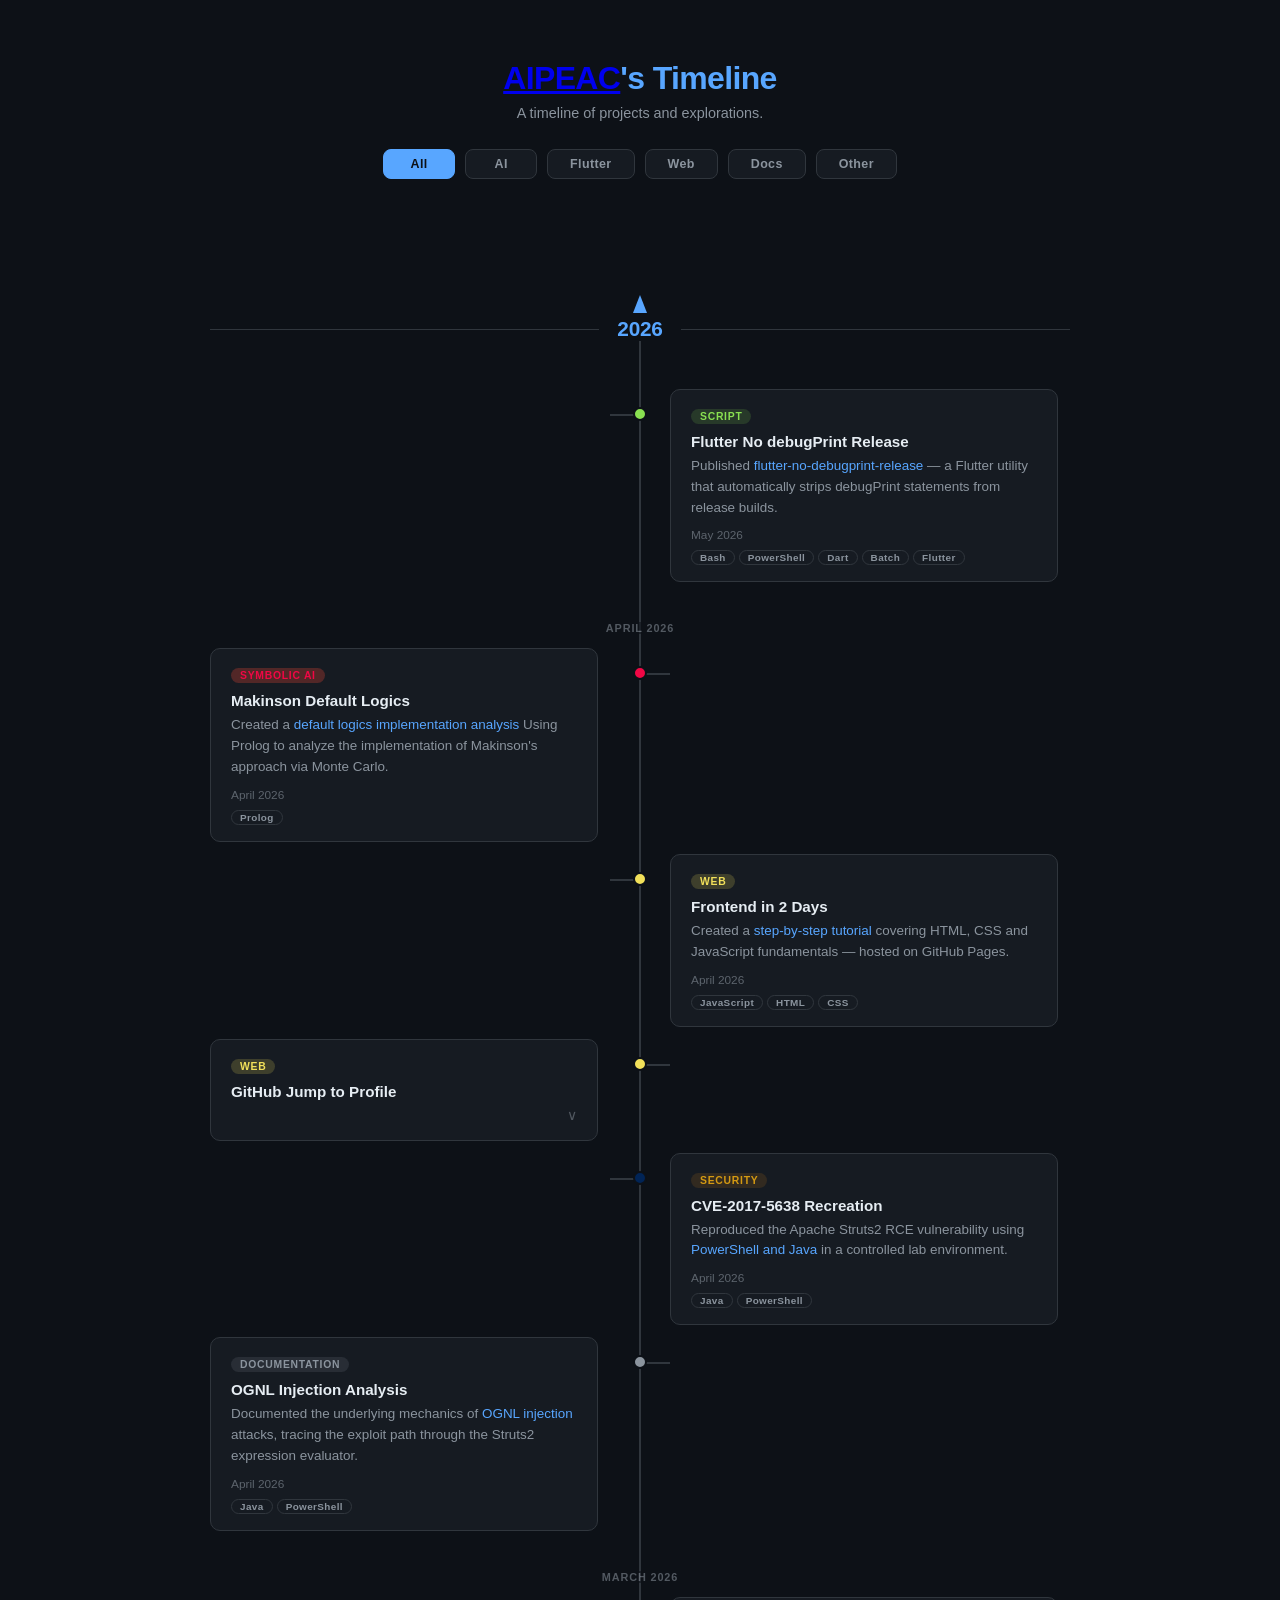
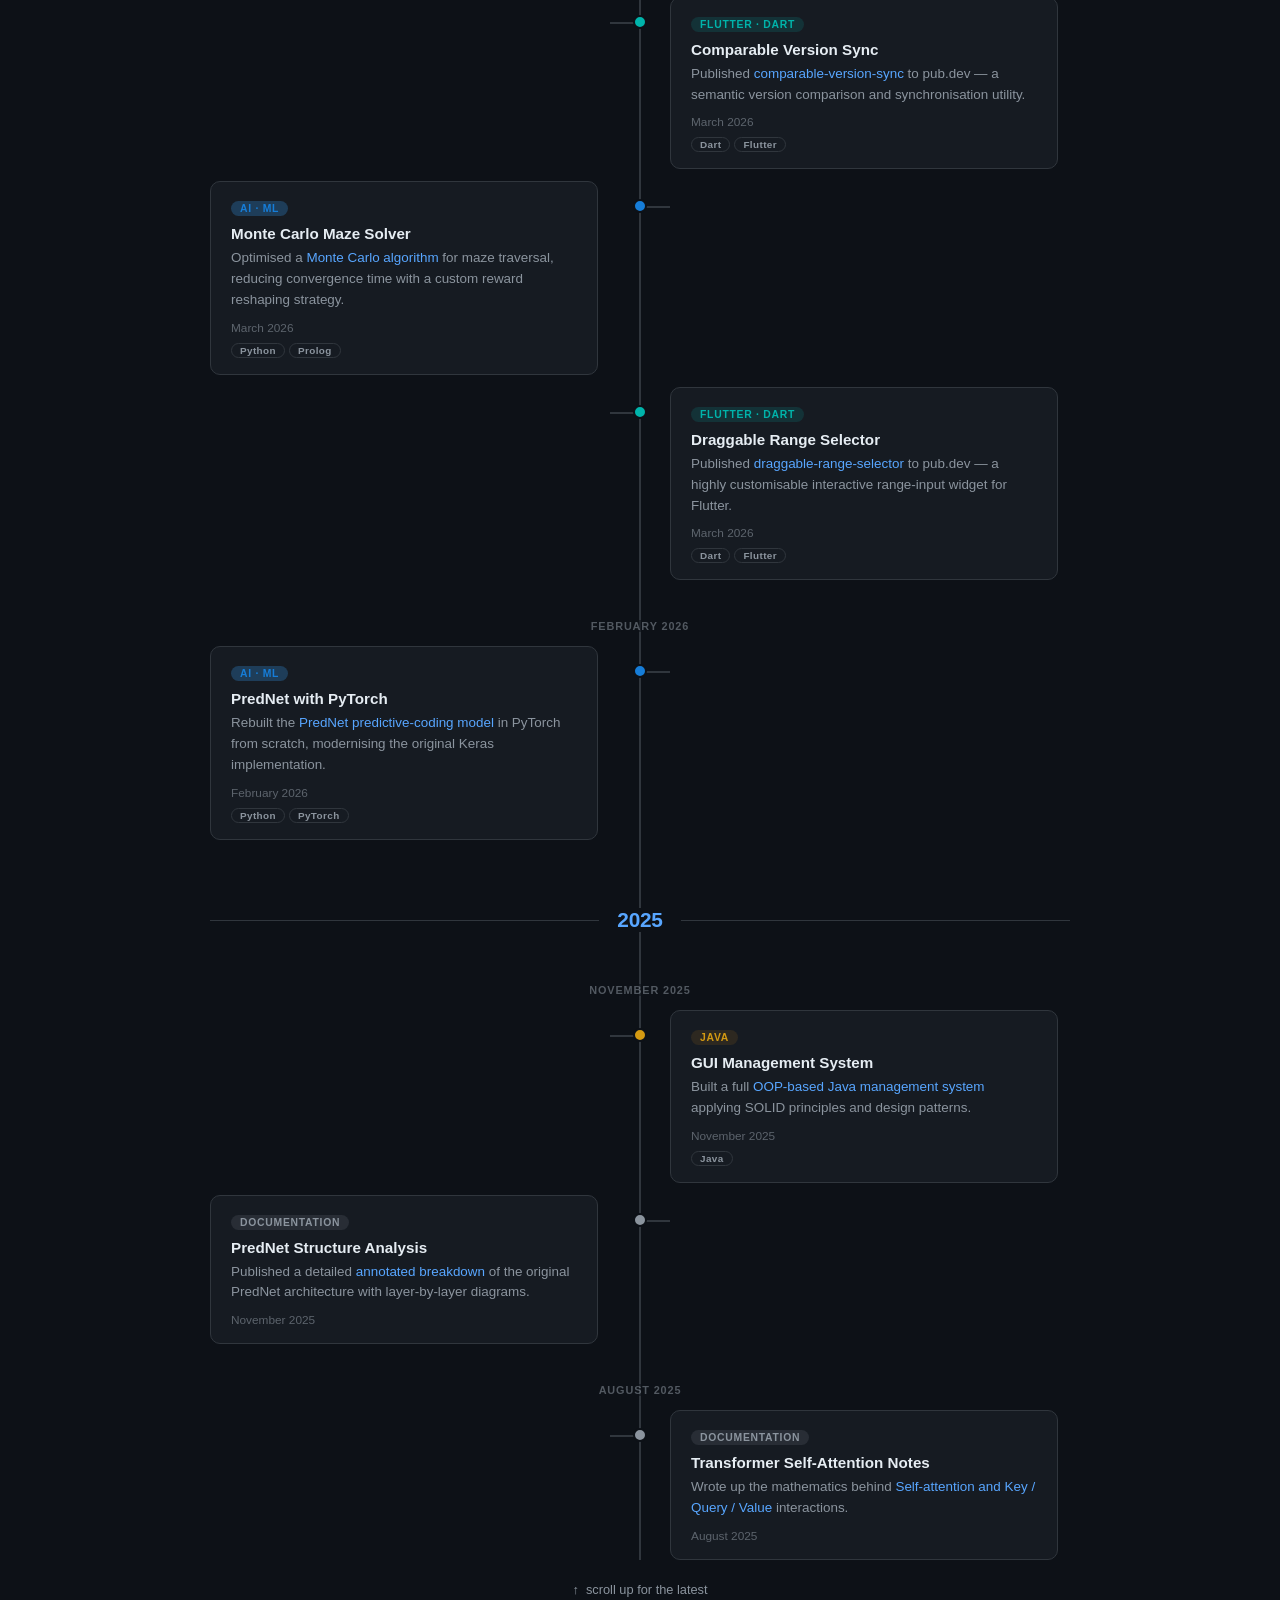
==== index.html @ d5c1b17a "feat: Add filter functionality to timeline with corresponding styles" ====
<!DOCTYPE html>
<html lang="en">
<head>
  <meta charset="UTF-8" />
  <meta name="viewport" content="width=device-width, initial-scale=1.0" />
  <title>AIPEAC's Timeline</title>
  <link rel="stylesheet" href="style.css" />
</head>
<body>

<header class="page-header">
  <h1><a href="https://github.com/AIPEAC" target="_blank">AIPEAC</a>'s Timeline</h1>
  <p>A timeline of projects and explorations.</p>

  <div class="filter-bar">
    <button class="filter-btn active" data-filter="all">All</button>
    <button class="filter-btn" data-filter="ai">AI</button>
    <button class="filter-btn" data-filter="flutter">Flutter</button>
    <button class="filter-btn" data-filter="web">Web</button>
    <button class="filter-btn" data-filter="docs">Docs</button>
    <button class="filter-btn" data-filter="other">Other</button>
  </div>
</header>

<div class="timeline">
  <div class="timeline-arrow"></div>

  <!-- ╔══════════════════════════════════════════════╗
       ║  HOW TO ADD ITEMS:                          ║
       ║  1. Find or create a year/month section      ║
       ║  2. Paste a block with class="right/left"   ║
       ║  3. Add misc class + fold markup for misc   ║
       ╚══════════════════════════════════════════════╝ -->

  <!-- ════════════════════════════════════════════ 2026 ════════════════════════════════════════════ -->
  <div class="timeline-year visible" data-year="2026">
    <div class="timeline-year-label">2026</div>
  </div>

  <!-- ── May 2026 ── -->
  <div class="timeline-item" data-year="2026">
    <div class="timeline-dot" style="--dot: var(--bash)"></div>
    <div class="timeline-content">
      <span class="tag tag-scripts">Script</span>
      <h3>Flutter No debugPrint Release</h3>
      <p>Published <a href="https://github.com/AIPEAC/flutter-no-debugprint-release" target="_blank">flutter-no-debugprint-release</a> — a Flutter utility that automatically strips debugPrint statements from release builds.</p>
      <div class="timeline-date">May 2026</div>
      <div class="lang-tags">
        <span class="lang-tag">Bash</span>
        <span class="lang-tag">PowerShell</span>
        <span class="lang-tag">Dart</span>
        <span class="lang-tag">Batch</span>
        <span class="lang-tag">Flutter</span>
      </div>
    </div>
  </div>

  <!-- ── April 2026 ── -->
  <div class="timeline-month">
    <div class="timeline-month-label">April 2026</div>
  </div>
  
  <div class="timeline-item" data-year="2026">
    <div class="timeline-dot" style="--dot: var(--prolog)"></div>
    <div class="timeline-content">
      <span class="tag tag-symolicai">Symbolic AI</span>
      <h3>Makinson Default Logics</h3>
      <p>Created a <a href="https://github.com/AIPEAC/Makinson-Default-Logics" target="_blank">default logics implementation analysis</a> Using Prolog to analyze the implementation of Makinson's approach via Monte Carlo.</p>
      <div class="timeline-date">April 2026</div>
      <div class="lang-tags">
        <span class="lang-tag">Prolog</span>
      </div>
    </div>
  </div>
  
  <div class="timeline-item" data-year="2026">
    <div class="timeline-dot" style="--dot: var(--javascript)"></div>
    <div class="timeline-content">
      <span class="tag tag-web">Web</span>
      <h3>Frontend in 2 Days</h3>
      <p>Created a <a href="https://aipeac.github.io/Frontend-in-2-days/" target="_blank">step-by-step tutorial</a> covering HTML, CSS and JavaScript fundamentals — hosted on GitHub Pages.</p>
      <div class="timeline-date">April 2026</div>
      <div class="lang-tags">
        <span class="lang-tag">JavaScript</span>
        <span class="lang-tag">HTML</span>
        <span class="lang-tag">CSS</span>
      </div>
    </div>
  </div>

  <div class="timeline-item misc" data-year="2026">
    <div class="timeline-dot" style="--dot: var(--javascript)"></div>
    <div class="timeline-content folded">
      <span class="tag tag-web">Web</span>
      <h3>GitHub Jump to Profile</h3>
      <div class="fold-body">
        <p>Published <a href="https://github.com/AIPEACM/github-jump-to-profile" target="_blank">github-jump-to-profile</a> — a browser userscript that redirects the GitHub avatar click to your profile instead of the home feed.</p>
        <div class="timeline-date">April 2026</div>
        <div class="lang-tags">
          <span class="lang-tag">JavaScript</span>
          <span class="lang-tag">Userscript</span>
        </div>
      </div>
      <div class="fold-footer">
        <button class="fold-toggle" aria-expanded="false" title="Expand">∨</button>
      </div>
    </div>
  </div>

  <div class="timeline-item" data-year="2026">
    <div class="timeline-dot" style="--dot: var(--powershell)"></div>
    <div class="timeline-content">
      <span class="tag tag-security">Security</span>
      <h3>CVE-2017-5638 Recreation</h3>
      <p>Reproduced the Apache Struts2 RCE vulnerability using <a href="https://github.com/AIPEACS/SC3010-Computer-Security" target="_blank">PowerShell and Java</a> in a controlled lab environment.</p>
      <div class="timeline-date">April 2026</div>
      <div class="lang-tags">
        <span class="lang-tag">Java</span>
        <span class="lang-tag">PowerShell</span>
      </div>
    </div>
  </div>

  <div class="timeline-item" data-year="2026">
    <div class="timeline-dot" style="--dot: var(--docs)"></div>
    <div class="timeline-content">
      <span class="tag tag-docs">Documentation</span>
      <h3>OGNL Injection Analysis</h3>
      <p>Documented the underlying mechanics of <a href="https://github.com/AIPEACS/SC3010-Computer-Security/" target="_blank">OGNL injection</a> attacks, tracing the exploit path through the Struts2 expression evaluator.</p>
      <div class="timeline-date">April 2026</div>
      <div class="lang-tags">
        <span class="lang-tag">Java</span>
        <span class="lang-tag">PowerShell</span>
      </div>
    </div>
  </div>
  <!-- this one is currently in hiatus
  <div class="timeline-item" data-year="2026">
    <div class="timeline-dot" style="--dot: var(--python)"></div>
    <div class="timeline-content">
      <span class="tag tag-current">Current</span>
      <h3>PredNet × Transformer Integration</h3>
      <p>Restructuring the PredNet predictive-coding model with a Transformer backbone for improved temporal representation.</p>
      <div class="timeline-date">April 2026</div>
      <div class="lang-tags">
        <span class="lang-tag">Python</span>
        <span class="lang-tag">PyTorch</span>
        <span class="lang-tag">Docker</span>
      </div>
    </div>
  </div>
  -->

  <!-- ── March 2026 ── -->
  <div class="timeline-month">
    <div class="timeline-month-label">March 2026</div>
  </div>

  <div class="timeline-item" data-year="2026">
    <div class="timeline-dot" style="--dot: var(--dart)"></div>
    <div class="timeline-content">
      <span class="tag tag-mobile">Flutter · Dart</span>
      <h3>Comparable Version Sync</h3>
      <p>Published <a href="https://github.com/AIPEAC/comparable-version-sync" target="_blank">comparable-version-sync</a> to pub.dev — a semantic version comparison and synchronisation utility.</p>
      <div class="timeline-date">March 2026</div>
      <div class="lang-tags">
        <span class="lang-tag">Dart</span>
        <span class="lang-tag">Flutter</span>
      </div>
    </div>
  </div>

  <div class="timeline-item" data-year="2026">
    <div class="timeline-dot" style="--dot: var(--python)"></div>
    <div class="timeline-content">
      <span class="tag tag-ai">AI · ML</span>
      <h3>Monte Carlo Maze Solver</h3>
      <p>Optimised a <a href="https://github.com/AIPEACS/SC3000-AI/blob/main/README.md#notable-developments" target="_blank">Monte Carlo algorithm</a> for maze traversal, reducing convergence time with a custom reward reshaping strategy.</p>
      <div class="timeline-date">March 2026</div>
      <div class="lang-tags">
        <span class="lang-tag">Python</span>
        <span class="lang-tag">Prolog</span>
      </div>
    </div>
  </div>

  <div class="timeline-item" data-year="2026">
    <div class="timeline-dot" style="--dot: var(--dart)"></div>
    <div class="timeline-content">
      <span class="tag tag-mobile">Flutter · Dart</span>
      <h3>Draggable Range Selector</h3>
      <p>Published <a href="https://github.com/AIPEAC/draggable-range-selector" target="_blank">draggable-range-selector</a> to pub.dev — a highly customisable interactive range-input widget for Flutter.</p>
      <div class="timeline-date">March 2026</div>
      <div class="lang-tags">
        <span class="lang-tag">Dart</span>
        <span class="lang-tag">Flutter</span>
      </div>
    </div>
  </div>

  <!-- ── February 2026 ── -->
  <div class="timeline-month">
    <div class="timeline-month-label">February 2026</div>
  </div>

  <div class="timeline-item" data-year="2026">
    <div class="timeline-dot" style="--dot: var(--python)"></div>
    <div class="timeline-content">
      <span class="tag tag-ai">AI · ML</span>
      <h3>PredNet with PyTorch</h3>
      <p>Rebuilt the <a href="https://github.com/AIPEAC/PyTorch-PredNet" target="_blank">PredNet predictive-coding model</a> in PyTorch from scratch, modernising the original Keras implementation.</p>
      <div class="timeline-date">February 2026</div>
      <div class="lang-tags">
        <span class="lang-tag">Python</span>
        <span class="lang-tag">PyTorch</span>
      </div>
    </div>
  </div>

  <!-- ════════════════════════════════════════════ 2025 ════════════════════════════════════════════ -->
  <div class="timeline-year" data-year="2025">
    <div class="timeline-year-label">2025</div>
  </div>

  <!-- ── November 2025  ── -->
  <div class="timeline-month">
    <div class="timeline-month-label">November 2025</div>
  </div>

  <div class="timeline-item" data-year="2025">
    <div class="timeline-dot" style="--dot: var(--java)"></div>
    <div class="timeline-content">
      <span class="tag tag-systems">Java</span>
      <h3>GUI Management System</h3>
      <p>Built a full <a href="https://github.com/AIPEACS/SC2002-OOP" target="_blank">OOP-based Java management system</a> applying SOLID principles and design patterns.</p>
      <div class="timeline-date">November 2025</div>
      <div class="lang-tags">
        <span class="lang-tag">Java</span>
      </div>
    </div>
  </div>

  <div class="timeline-item" data-year="2025">
    <div class="timeline-dot" style="--dot: var(--docs)"></div>
    <div class="timeline-content">
      <span class="tag tag-docs">Documentation</span>
      <h3>PredNet Structure Analysis</h3>
      <p>Published a detailed <a href="https://github.com/AIPEAC/PredNet-with-Transformer/blob/main/_docs/Original_Prenet_Design.pdf" target="_blank">annotated breakdown</a> of the original PredNet architecture with layer-by-layer diagrams.</p>
      <div class="timeline-date">November 2025</div>
    </div>
  </div>

  <!-- ── August 2025 ── -->
  <div class="timeline-month">
    <div class="timeline-month-label">August 2025</div>
  </div>

  <div class="timeline-item" data-year="2025">
    <div class="timeline-dot" style="--dot: var(--docs)"></div>
    <div class="timeline-content">
      <span class="tag tag-docs">Documentation</span>
      <h3>Transformer Self-Attention Notes</h3>
      <p>Wrote up the mathematics behind <a href="AI_architectures/Transformer.md" target="_blank">Self-attention and Key / Query / Value</a> interactions.</p>
      <div class="timeline-date">August 2025</div>
    </div>
  </div>

</div>

<div class="timeline-end">↑ &nbsp;scroll up for the latest</div>

<!-- Scroll-to-top button -->
<button id="back-to-top" title="Back to top" aria-label="Scroll to top">↑</button>

<script>
  /* ── Auto-assign left/right alternation from document order ── */
  document.querySelectorAll('.timeline-item').forEach((item, i) => {
    item.classList.add(i % 2 === 0 ? 'right' : 'left');
  });

  /* ── Entrance animations via IntersectionObserver ── */
  const items = document.querySelectorAll('.timeline-item');
  const years = document.querySelectorAll('.timeline-year');

  const observer = new IntersectionObserver((entries) => {
    entries.forEach(entry => {
      if (entry.isIntersecting) {
        entry.target.classList.add('visible');
      }
    });
  }, { threshold: 0.12 });

  items.forEach(item => observer.observe(item));
  years.forEach(year => observer.observe(year));
  document.querySelectorAll('.timeline-month').forEach(m => observer.observe(m));

  /* ── Fold / unfold misc cards ── */
  document.querySelectorAll('.fold-toggle').forEach(toggle => {
    toggle.addEventListener('click', () => {
      const content = toggle.closest('.timeline-content');
      const nowFolded = content.classList.toggle('folded');
      toggle.textContent = nowFolded ? '∨' : '∧';
      toggle.setAttribute('aria-expanded', String(!nowFolded));
    });
  });

  /* ── Filter buttons ── */
  const filterBtns = document.querySelectorAll('.filter-btn');
  const timelineMonths = document.querySelectorAll('.timeline-month');
  const timelineYears = document.querySelectorAll('.timeline-year');

  // Map filter value to tag classes that match
  const filterMap = {
    ai: ['tag-ai', 'tag-symolicai'],
    flutter: ['tag-mobile'],
    web: ['tag-web'],
    docs: ['tag-docs'],
    other: ['tag-scripts', 'tag-security', 'tag-systems', 'tag-current'],
  };

  function setSideClasses(items) {
    let idx = 0;
    items.forEach(item => {
      item.classList.remove('left', 'right');
      item.classList.add(idx % 2 === 0 ? 'right' : 'left');
      idx++;
    });
  }

  function applyFilter(filter) {
    // Update button states
    filterBtns.forEach(btn => {
      btn.classList.toggle('active', btn.dataset.filter === filter);
    });

    // Show/hide items
    const allItems = document.querySelectorAll('.timeline-item');
    allItems.forEach(item => {
      if (filter === 'all') {
        item.style.display = '';
        item.classList.add('visible');
      } else {
        const tagClasses = filterMap[filter] || [];
        const hasTag = tagClasses.some(tc => item.querySelector('.tag.' + tc));
        item.style.display = hasTag ? '' : 'none';
        if (hasTag) item.classList.add('visible');
      }
    });

    // Re-assign left/right based on VISIBLE items only
    const visibleItems = document.querySelectorAll('.timeline-item:not([style*="display: none"])');
    setSideClasses(visibleItems);

    // Show/hide months (only if they have visible items after them)
    timelineMonths.forEach(month => {
      if (filter === 'all') {
        month.style.display = '';
        month.classList.add('visible');
        return;
      }
      let hasVisible = false;
      let el = month.nextElementSibling;
      while (el && !el.classList.contains('timeline-month') && !el.classList.contains('timeline-year')) {
        if (el.classList.contains('timeline-item') && el.style.display !== 'none') {
          hasVisible = true;
          break;
        }
        el = el.nextElementSibling;
      }
      month.style.display = hasVisible ? '' : 'none';
    });

    // Show/hide years (only if they have visible items)
    timelineYears.forEach(year => {
      if (filter === 'all') {
        year.style.display = '';
        year.classList.add('visible');
        return;
      }
      let hasVisible = false;
      let el = year.nextElementSibling;
      while (el && !el.classList.contains('timeline-year')) {
        if (el.classList.contains('timeline-item') && el.style.display !== 'none') {
          hasVisible = true;
          break;
        }
        el = el.nextElementSibling;
      }
      year.style.display = hasVisible ? '' : 'none';
    });
  }

  filterBtns.forEach(btn => {
    btn.addEventListener('click', () => {
      applyFilter(btn.dataset.filter);
    });
  });

  /* ── Scroll-to-top button ── */
  const topBtn = document.getElementById('back-to-top');

  window.addEventListener('scroll', () => {
    topBtn.classList.toggle('show', window.scrollY > 320);
  }, { passive: true });

  topBtn.addEventListener('click', () => {
    window.scrollTo({ top: 0, behavior: 'smooth' });
  });
</script>

</body>
</html>
---- style.css ----
/* ═══════════════════════════════════════════════════════════════
   AIPEAC Timeline Styles
   ───────────────────────────────────────────────────────────────
   Language colors are sourced from GitHub Linguist:
   https://github.com/github/linguist
   (vendored under .vendor/github-linguist/ as a git submodule)
   ═══════════════════════════════════════════════════════════════ */

:root {
  /* ── Base UI colors (kept) ── */
  --bg:       #0d1117;
  --surface:  #161b22;
  --border:   #30363d;
  --text:     #e6edf3;
  --muted:    #8b949e;
  --accent:   #58a6ff;

  /* ── Special colors ── */
  --docs:     #8b949e;

  /* ── Language colors from GitHub Linguist ── */
  --python:   #167dd8;
  --dart:     #00B4AB;

  --prolog:   #f10745;

  --javascript: #f1e05a;
  --typescript: #3178c6;
  --html:     #e34c26;
  --css:      #663399;
  --java:     #d49a12;

  --cpp:      #f34b7d;
  --bash:     #89e051;
  --powershell: #012456;
  --sql:      #ff9d00;
  --tsql:     #ff9d00;
}

*, *::before, *::after { box-sizing: border-box; margin: 0; padding: 0; }

body {
  background: var(--bg);
  color: var(--text);
  font-family: -apple-system, BlinkMacSystemFont, "Segoe UI", Roboto, sans-serif;
  min-height: 100vh;
  padding: 0 20px 100px;
}

/* ── Header ── */
.page-header {
  text-align: center;
  padding: 60px 0 70px;
}
.page-header h1 {
  font-size: 2rem;
  color: var(--accent);
  letter-spacing: -0.02em;
}
.page-header p {
  margin-top: 8px;
  color: var(--muted);
  font-size: 0.9rem;
}

/* ── Filter bar ── */
.filter-bar {
  display: flex;
  flex-wrap: wrap;
  justify-content: center;
  gap: 10px;
  margin-top: 28px;
}
.filter-btn {
  background: var(--surface);
  border: 1px solid var(--border);
  color: var(--muted);
  font-size: 0.78rem;
  font-weight: 600;
  padding: 7px 22px;
  border-radius: 8px;
  cursor: pointer;
  transition: background 0.2s, color 0.2s, border-color 0.2s, box-shadow 0.2s;
  letter-spacing: 0.03em;
  min-width: 72px;
  text-align: center;
}
.filter-btn:hover {
  border-color: var(--accent);
  color: var(--text);
  box-shadow: 0 0 0 1px var(--accent)22;
}
.filter-btn.active {
  background: var(--accent);
  border-color: var(--accent);
  color: var(--bg);
  box-shadow: 0 0 12px var(--accent)44;
}

/* ── Timeline wrapper ── */
.timeline {
  position: relative;
  max-width: 860px;
  margin: 0 auto;

  /* The vertical spine */
  --spine-left: 50%;
}

/* Spine line */
.timeline::before {
  content: "";
  position: absolute;
  top: 0; bottom: 0;
  left: var(--spine-left);
  width: 2px;
  background: var(--border);
  transform: translateX(-50%);
}

/* ↑ Arrow at the very top */
.timeline-arrow {
  position: absolute;
  top: -22px;
  left: var(--spine-left);
  transform: translateX(-50%);
  width: 0; height: 0;
  border-left:  7px solid transparent;
  border-right: 7px solid transparent;
  border-bottom: 18px solid var(--accent);
}

/* ── Individual items ── */
/*
  HOW TO ADD A NEW ITEM
  ─────────────────────
  Copy one of the blocks below and paste it ABOVE the existing ones
  (newest items go at the top).

  Use  class="timeline-item right"  →  content on the RIGHT side
  Use  class="timeline-item left"   →  content on the LEFT side

  Change the dot colour with  style="--dot: #yourcolor"
  Pick a tag class: .tag-current  .tag-ai  .tag-web
                    .tag-security .tag-mobile .tag-systems .tag-docs
*/
.timeline-item {
  position: relative;
  display: flex;
  align-items: flex-start;
  margin-bottom: 12px;
  /* Entrance animation (JS adds .visible) */
  opacity: 0;
  transform: translateY(18px);
  transition: opacity 0.45s ease, transform 0.45s ease;
}
.timeline-item.visible {
  opacity: 1;
  transform: translateY(0);
}

/* Dot on the spine */
.timeline-dot {
  --dot: var(--accent);
  position: absolute;
  left: var(--spine-left);
  top: 18px;
  width: 14px; height: 14px;
  border-radius: 50%;
  background: var(--dot);
  border: 2px solid var(--bg);
  transform: translateX(-50%);
  z-index: 1;
  transition: transform 0.2s;
}
.timeline-item:hover .timeline-dot { transform: translateX(-50%) scale(1.35); }

/* Content card */
.timeline-content {
  width: calc(50% - 42px);
  background: var(--surface);
  border: 1px solid var(--border);
  border-radius: 10px;
  padding: 16px 20px;
  transition: border-color 0.2s, box-shadow 0.2s;
}
.timeline-content:hover {
  border-color: var(--accent);
  box-shadow: 0 0 0 1px var(--accent)22;
}

/* RIGHT side: card sits to the right of the spine */
.timeline-item.right .timeline-content { margin-left: calc(50% + 30px); }

/* LEFT side: card sits to the left of the spine */
.timeline-item.left  .timeline-content { margin-right: calc(50% + 30px); }

/* Connector line (card → dot) */
.timeline-content::before {
  content: "";
  position: absolute;
  top: 25px;
  height: 2px;
  width: 30px;
  background: var(--border);
}
.timeline-item.right .timeline-content::before { left: calc(50% - 30px); }
.timeline-item.left  .timeline-content::before { right: calc(50% - 30px); }

/* ── Tags ── */
.tag {
  display: inline-block;
  font-size: 0.65rem;
  font-weight: 700;
  text-transform: uppercase;
  letter-spacing: 0.07em;
  padding: 2px 9px;
  border-radius: 20px;
  margin-bottom: 9px;
}
.tag-current  { background: rgba(53,114,165,.18);  color: var(--python);  }
.tag-ai       { background: rgba(44, 113, 171, 0.397); color: var(--python); }
.tag-web      { background: rgba(241,224,90,.18); color: var(--javascript); }
.tag-security { background: rgba(176,114,25,.18); color: var(--java);   }
.tag-mobile   { background: rgba(0,180,171,.15);  color: var(--dart);   }
.tag-systems  { background: rgba(176,114,25,.15); color: var(--java); }
.tag-docs     { background: rgba(139,148,158,.15);color: var(--muted);  }
.tag-symolicai{ background: rgba(85, 40, 40, 0.956);  color: var(--prolog); }
.tag-scripts   { background: rgba(137,224,81,.15);  color: var(--bash);   }

.timeline-content h3 {
  font-size: 0.95rem;
  font-weight: 600;
  margin-bottom: 6px;
}
.timeline-content p {
  font-size: 0.84rem;
  color: var(--muted);
  line-height: 1.55;
}
.timeline-content a {
  color: var(--accent);
  text-decoration: none;
}
.timeline-content a:hover { text-decoration: underline; }

.timeline-date {
  margin-top: 10px;
  font-size: 0.74rem;
  color: var(--muted);
  opacity: 0.6;
}

/* ── Language/framework tags (card footer) ── */
.lang-tags {
  display: flex;
  flex-wrap: wrap;
  gap: 4px;
  margin-top: 8px;
}
.timeline-item.left  .lang-tags { justify-content: flex-start; }
.lang-tag {
  font-size: 0.62rem;
  font-weight: 600;
  padding: 1px 8px;
  border-radius: 12px;
  border: 1px solid var(--border);
  color: var(--muted);
  letter-spacing: 0.04em;
}

/* ── Month separator (within a year) ── */
.timeline-month {
  position: relative;
  margin: 36px 0 12px;
  text-align: center;
  opacity: 0;
  transform: translateY(12px);
  transition: opacity 0.35s ease 0.05s, transform 0.35s ease 0.05s;
}
.timeline-month.visible { opacity: 1; transform: translateY(0); }
.timeline-month-label {
  display: inline-block;
  font-size: 0.68rem;
  font-weight: 600;
  letter-spacing: 0.08em;
  text-transform: uppercase;
  color: var(--muted);
  background: var(--bg);
  padding: 0 14px;
  position: relative;
  z-index: 2;
  opacity: 0.55;
}


/* ── Misc / collapsible cards ── */
.timeline-content.folded .fold-body { display: none; }
.fold-footer { margin-top: 6px; }
.timeline-item.right .fold-footer { text-align: left; }
.timeline-item.left  .fold-footer { text-align: right; }
.fold-toggle {
  background: none;
  border: none;
  color: var(--muted);
  cursor: pointer;
  font-size: 0.9rem;
  padding: 0;
  line-height: 1;
  opacity: 0.5;
  transition: opacity 0.2s;
}
.fold-toggle:hover { opacity: 1; }

/* ── Year separator ── */
.timeline-year {
  position: relative;
  margin: 68px 0 48px;
  text-align: center;
  opacity: 0;
  transform: translateY(18px);
  transition: opacity 0.45s ease 0.1s, transform 0.45s ease 0.1s;
}
.timeline-year.visible {
  opacity: 1;
  transform: translateY(0);
}

.timeline-year-label {
  display: inline-block;
  font-size: 1.3rem;
  font-weight: 700;
  color: var(--accent);
  background: var(--bg);
  padding: 0 18px;
  position: relative;
  z-index: 2;
  letter-spacing: -0.01em;
}

.timeline-year::before {
  content: "";
  position: absolute;
  top: 50%;
  left: 0; right: 0;
  height: 1px;
  background: var(--border);
  z-index: 1;
}

/* ── End label ── */
.timeline-end {
  text-align: center;
  margin-top: 10px;
  color: var(--muted);
  font-size: 0.8rem;
  padding-top: 10px;
}

/* ── Scroll-to-top button ── */
#back-to-top {
  position: fixed;
  bottom: 28px; right: 28px;
  width: 42px; height: 42px;
  border-radius: 50%;
  background: var(--accent);
  color: #000;
  font-size: 1.1rem;
  border: none;
  cursor: pointer;
  display: flex; align-items: center; justify-content: center;
  opacity: 0;
  pointer-events: none;
  transition: opacity 0.3s, transform 0.2s;
  z-index: 999;
}
#back-to-top.show { opacity: 1; pointer-events: auto; }
#back-to-top:hover { transform: scale(1.1); }

/* ── Mobile: single column ── */
@media (max-width: 580px) {
  .timeline { --spine-left: 22px; }
  .timeline-item.right .timeline-content,
  .timeline-item.left  .timeline-content {
    margin-left: 50px;
    margin-right: 0;
    width: calc(100% - 50px);
    text-align: left;
  }
  .timeline-item.right .timeline-content::before,
  .timeline-item.left  .timeline-content::before {
    left: -30px; right: auto;
  }
}
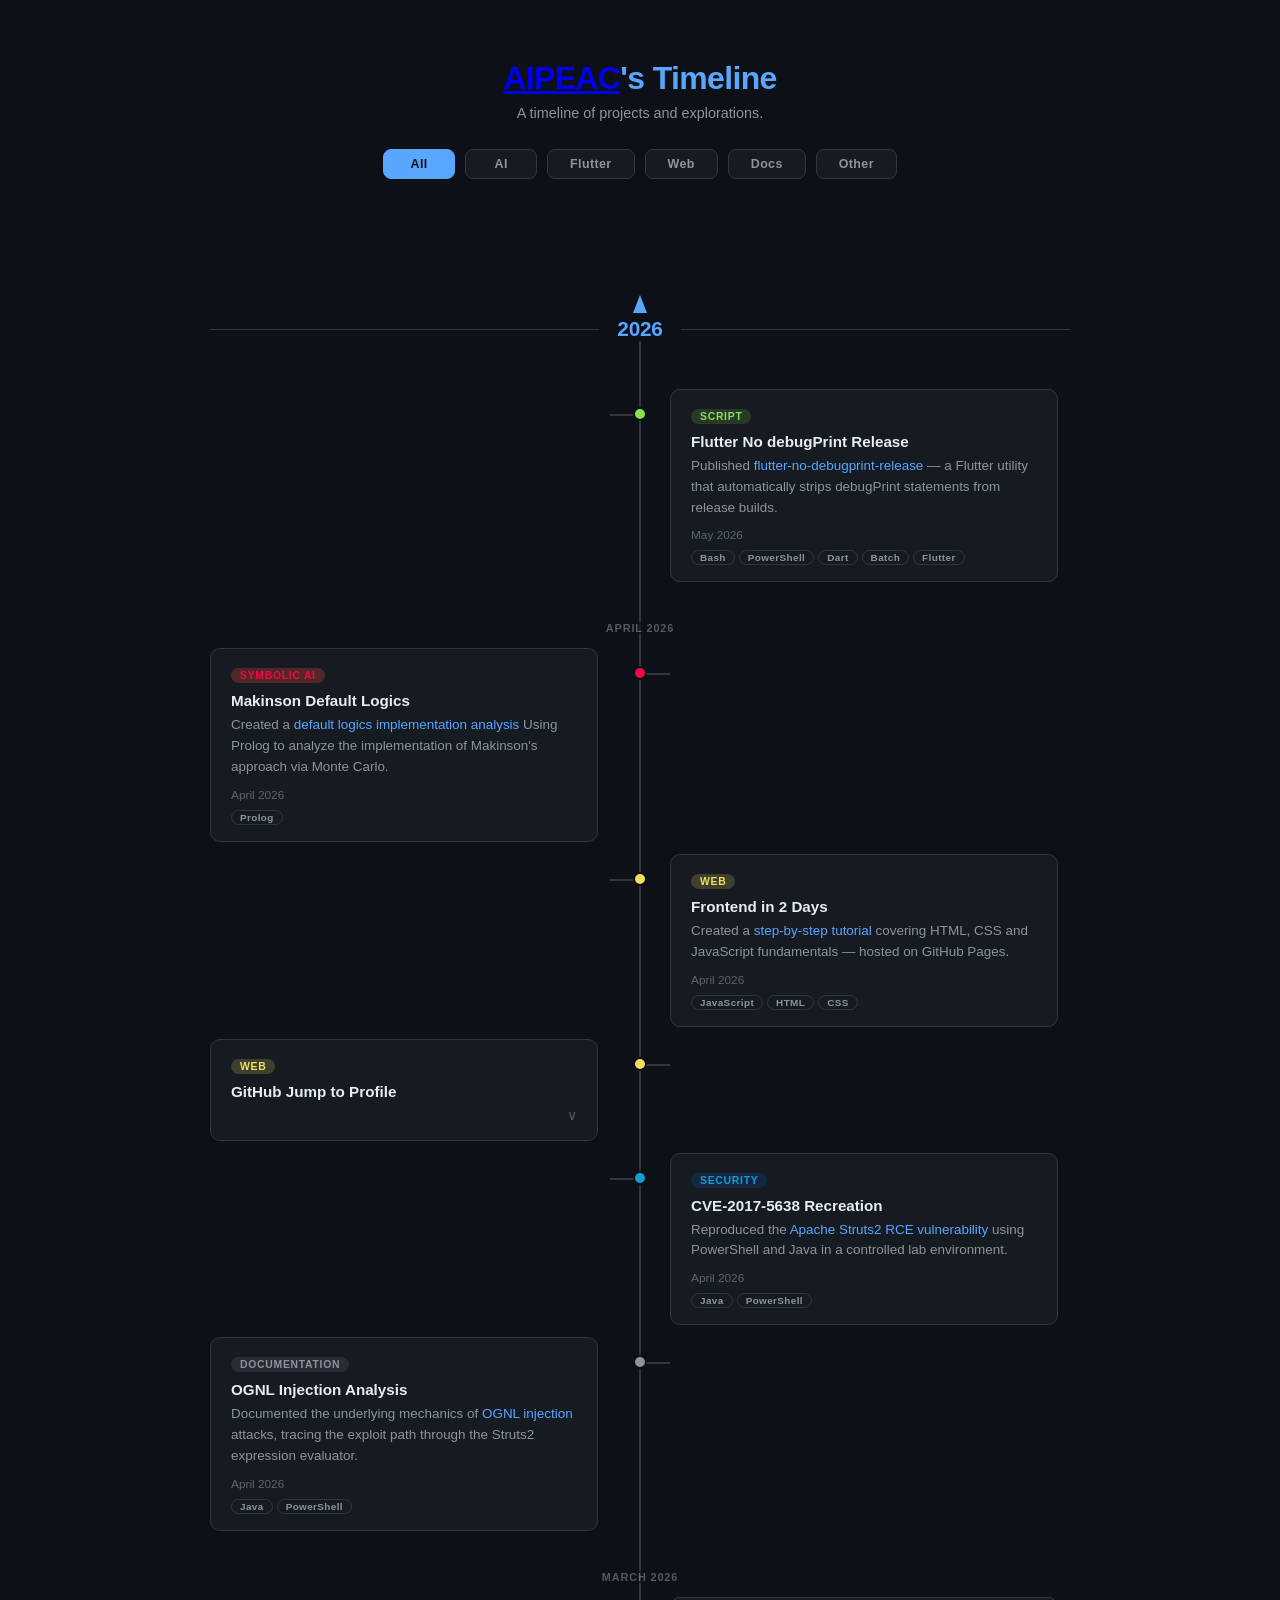
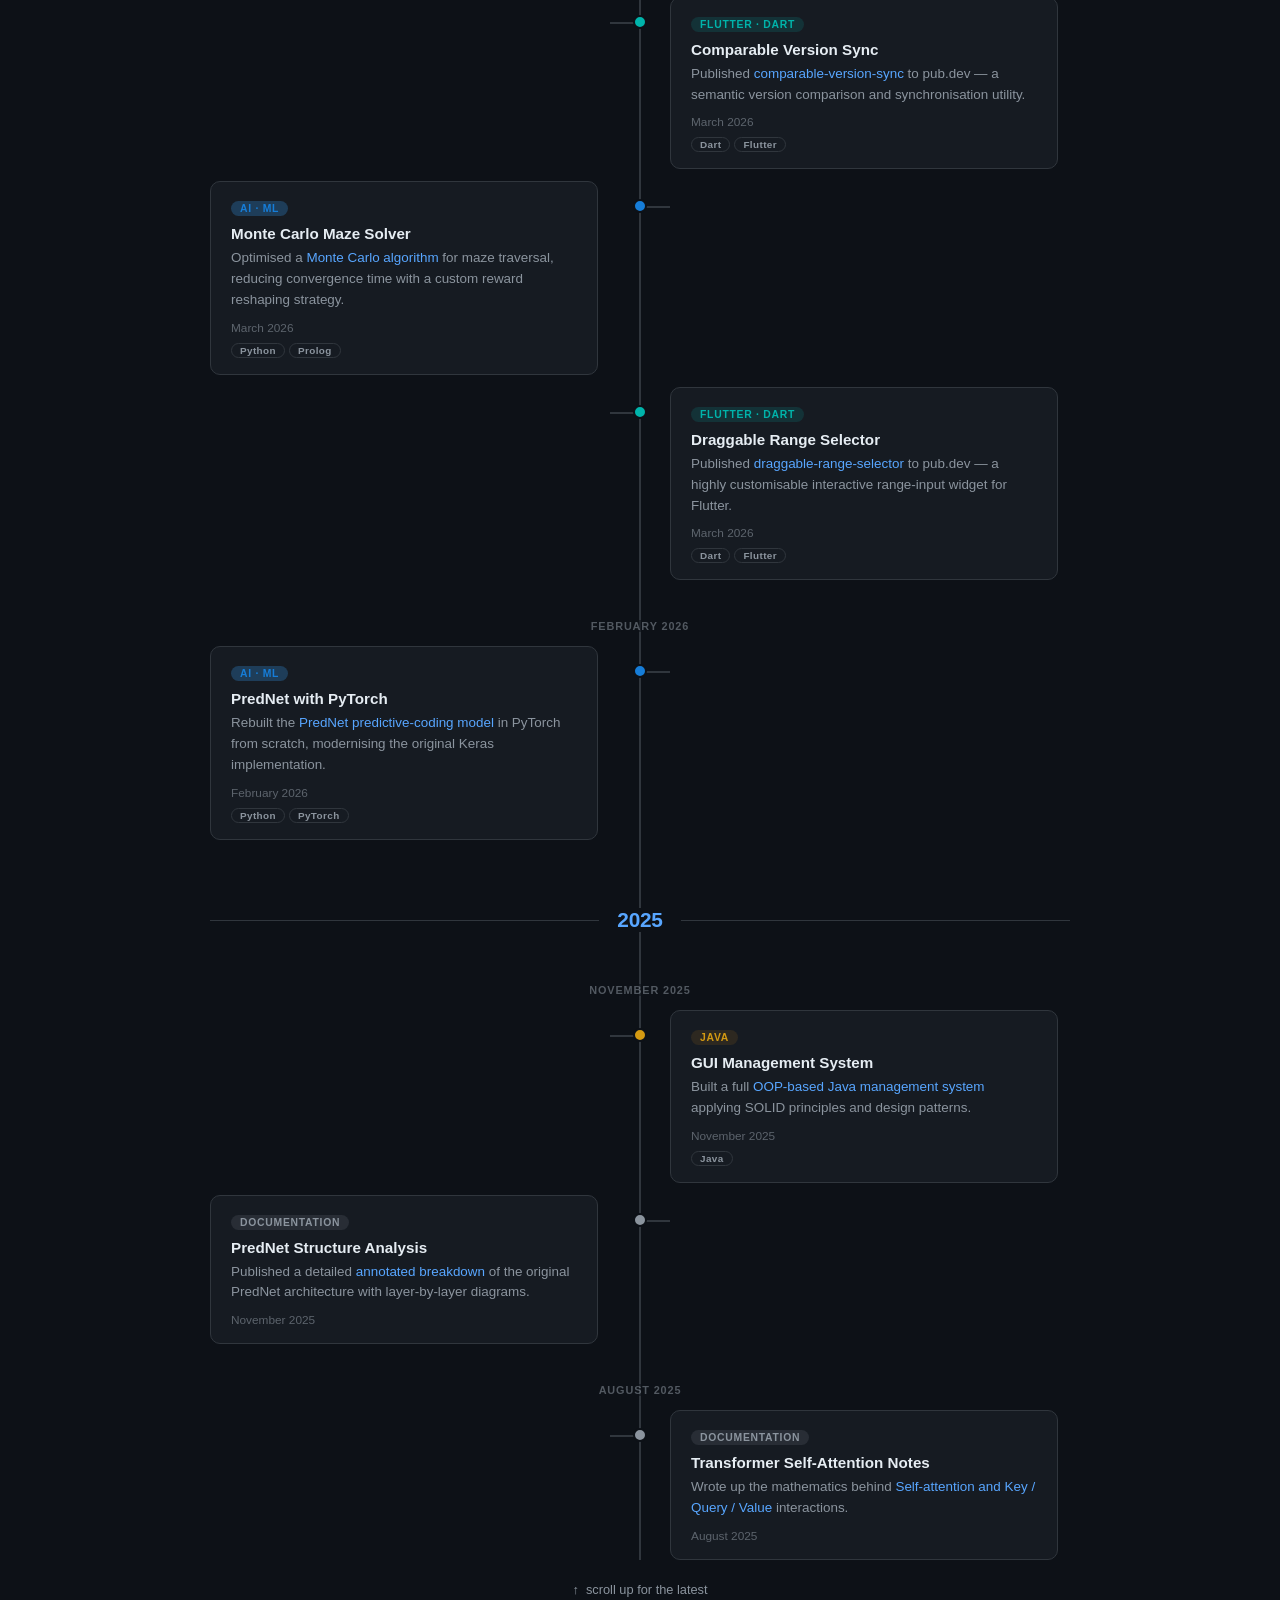
==== commit 4df6fd56: "feat: Update README and timeline styles; enhance security tag representation" ====
--- a/index.html
+++ b/index.html
@@ -108,11 +108,11 @@
   </div>
 
   <div class="timeline-item" data-year="2026">
-    <div class="timeline-dot" style="--dot: var(--powershell)"></div>
+    <div class="timeline-dot" style="--dot: var(--security)"></div>
     <div class="timeline-content">
       <span class="tag tag-security">Security</span>
       <h3>CVE-2017-5638 Recreation</h3>
-      <p>Reproduced the Apache Struts2 RCE vulnerability using <a href="https://github.com/AIPEACS/SC3010-Computer-Security" target="_blank">PowerShell and Java</a> in a controlled lab environment.</p>
+      <p>Reproduced the <a href="https://github.com/AIPEACS/SC3010-Computer-Security" target="_blank">Apache Struts2 RCE vulnerability </a>using PowerShell and Java in a controlled lab environment.</p>
       <div class="timeline-date">April 2026</div>
       <div class="lang-tags">
         <span class="lang-tag">Java</span>
--- a/style.css
+++ b/style.css
@@ -17,6 +17,7 @@
 
   /* ── Special colors ── */
   --docs:     #8b949e;
+  --security:   #129ed5;
 
   /* ── Language colors from GitHub Linguist ── */
   --python:   #167dd8;
@@ -32,7 +33,7 @@
 
   --cpp:      #f34b7d;
   --bash:     #89e051;
-  --powershell: #012456;
+  --powershell: #0265c2;
   --sql:      #ff9d00;
   --tsql:     #ff9d00;
 }
@@ -221,12 +222,13 @@
 .tag-current  { background: rgba(53,114,165,.18);  color: var(--python);  }
 .tag-ai       { background: rgba(44, 113, 171, 0.397); color: var(--python); }
 .tag-web      { background: rgba(241,224,90,.18); color: var(--javascript); }
-.tag-security { background: rgba(176,114,25,.18); color: var(--java);   }
 .tag-mobile   { background: rgba(0,180,171,.15);  color: var(--dart);   }
 .tag-systems  { background: rgba(176,114,25,.15); color: var(--java); }
-.tag-docs     { background: rgba(139,148,158,.15);color: var(--muted);  }
 .tag-symolicai{ background: rgba(85, 40, 40, 0.956);  color: var(--prolog); }
 .tag-scripts   { background: rgba(137,224,81,.15);  color: var(--bash);   }
+/* special tags */
+.tag-docs     { background: rgba(139,148,158,.15);color: var(--docs);  }
+.tag-security { background: rgba(14, 102, 209, 0.171); color: var(--security); }
 
 .timeline-content h3 {
   font-size: 0.95rem;
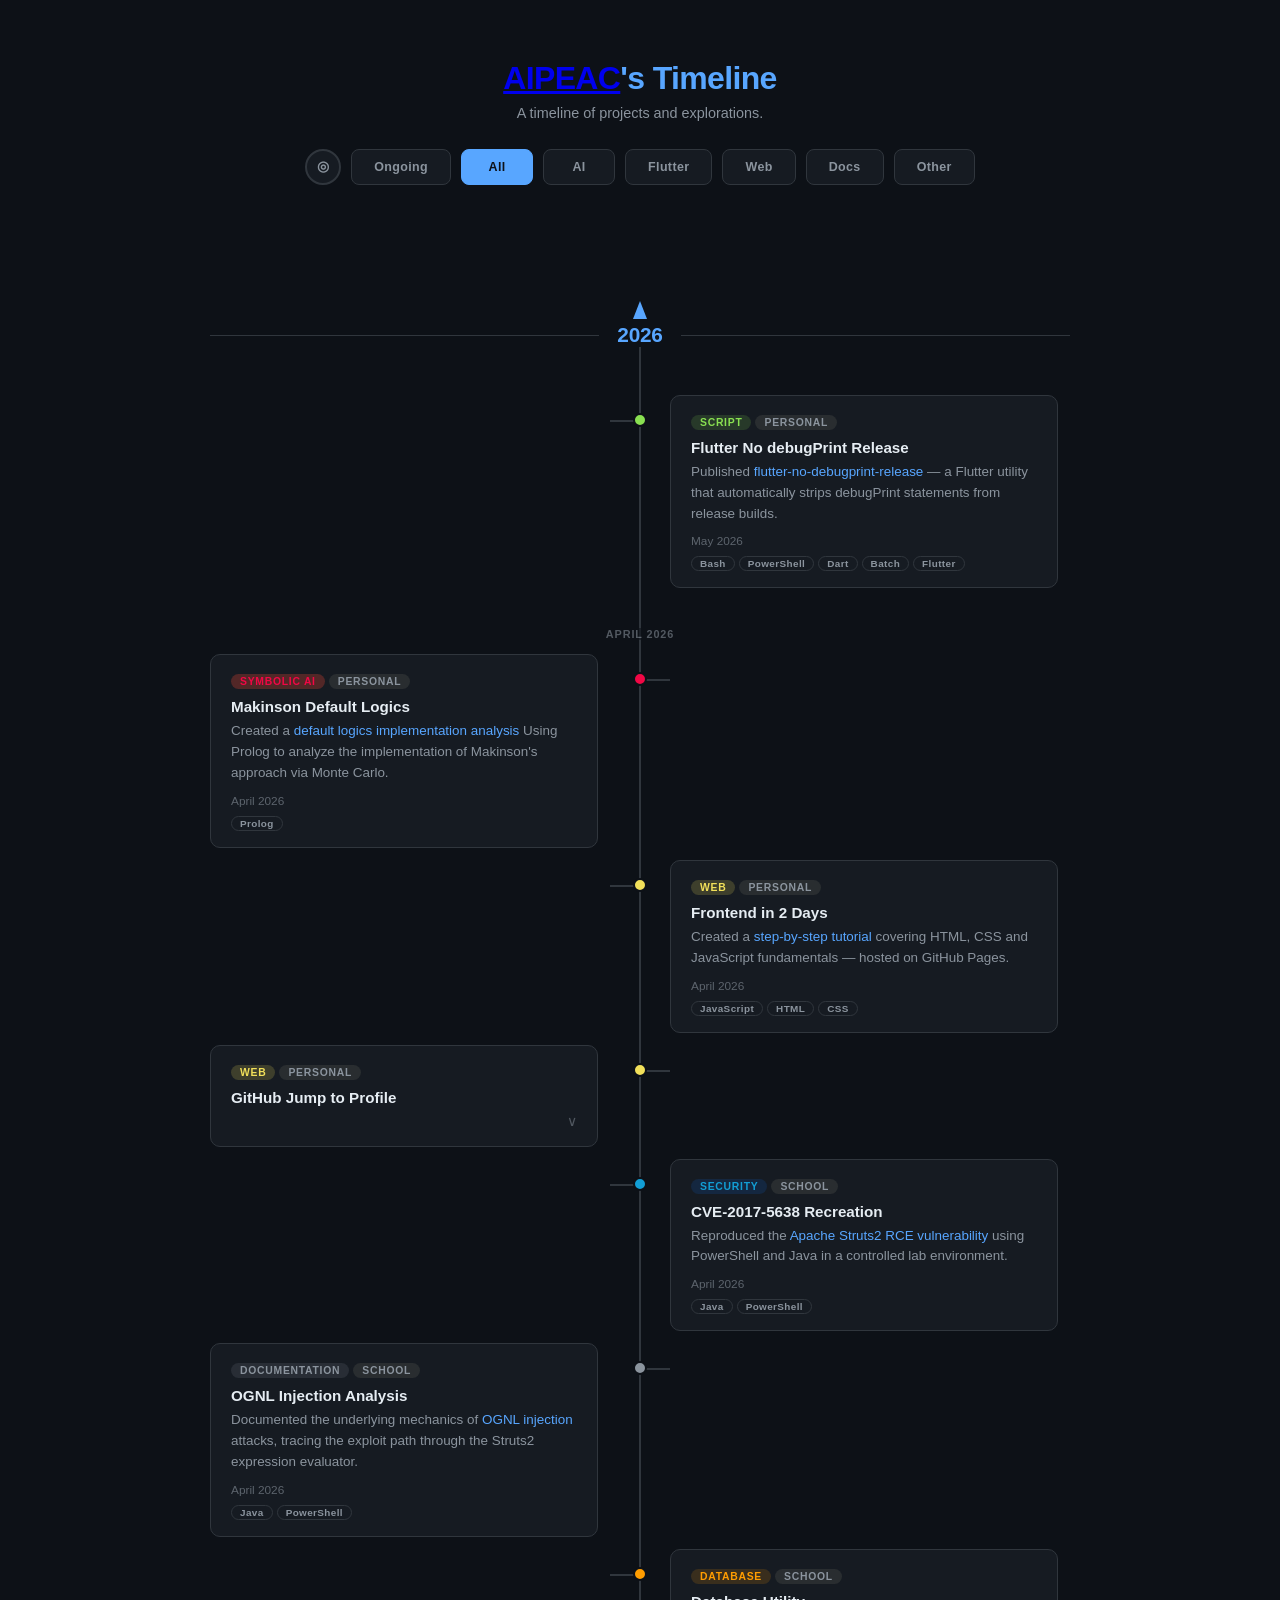
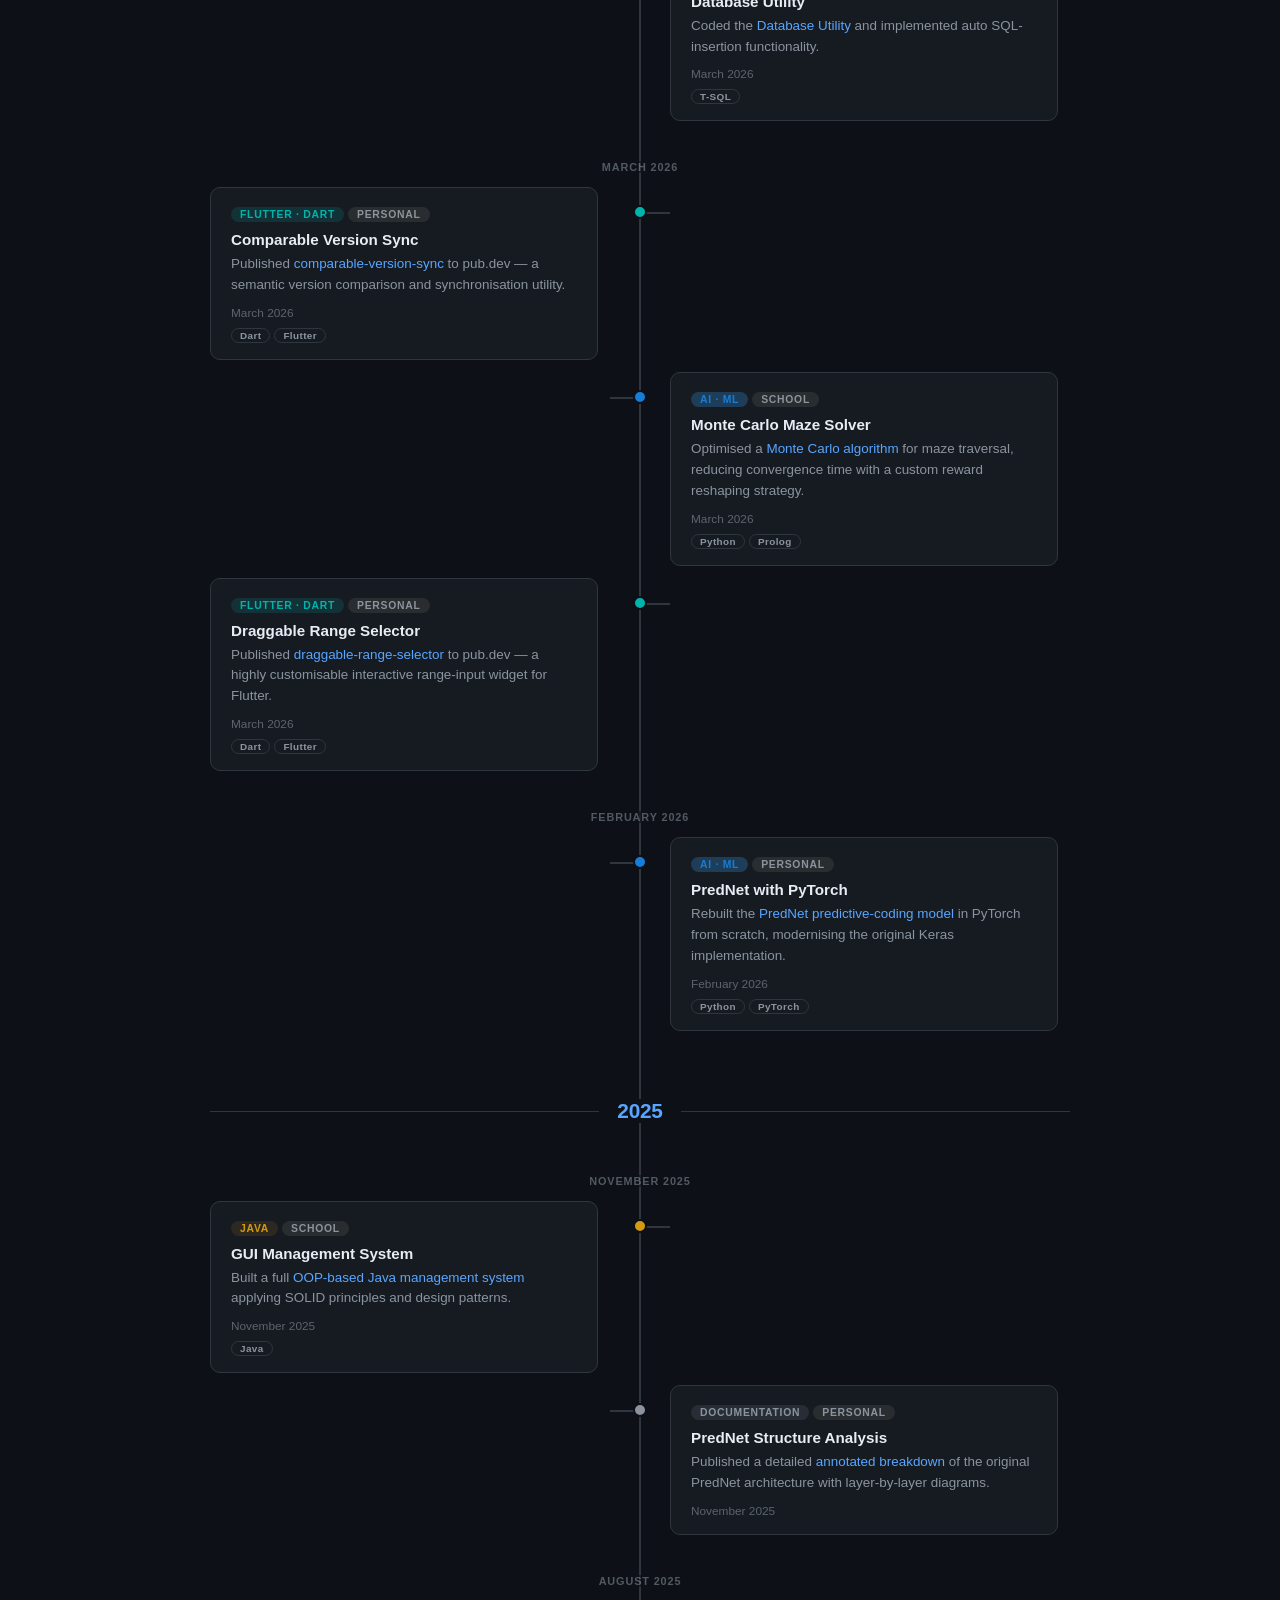
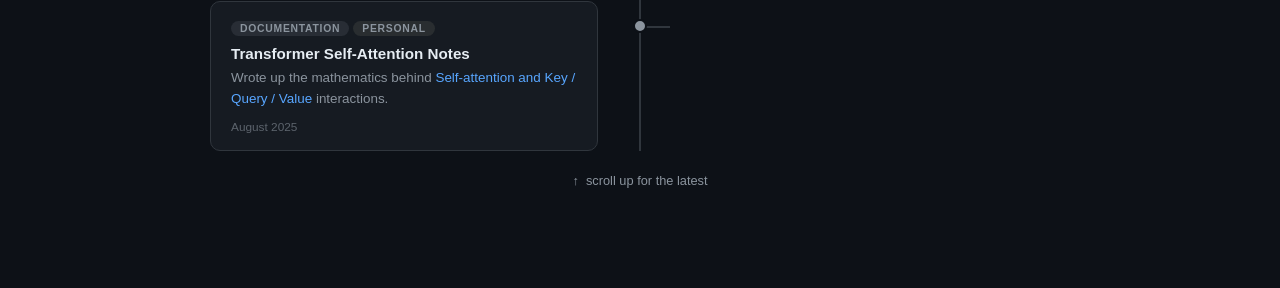
==== commit 881bacc2: "feat: Implement filter and scope toggle functionality for timeline items" ====
--- a/index.html
+++ b/index.html
@@ -13,6 +13,8 @@
   <p>A timeline of projects and explorations.</p>
 
   <div class="filter-bar">
+    <button class="scope-toggle" data-scope="all" title="Scope: All">◎</button>
+    <button class="filter-btn" data-filter="ongoing">Ongoing</button>
     <button class="filter-btn active" data-filter="all">All</button>
     <button class="filter-btn" data-filter="ai">AI</button>
     <button class="filter-btn" data-filter="flutter">Flutter</button>
@@ -41,7 +43,7 @@
   <div class="timeline-item" data-year="2026">
     <div class="timeline-dot" style="--dot: var(--bash)"></div>
     <div class="timeline-content">
-      <span class="tag tag-scripts">Script</span>
+      <span class="tag tag-scripts">Script</span><span class="tag tag-personal">Personal</span>
       <h3>Flutter No debugPrint Release</h3>
       <p>Published <a href="https://github.com/AIPEAC/flutter-no-debugprint-release" target="_blank">flutter-no-debugprint-release</a> — a Flutter utility that automatically strips debugPrint statements from release builds.</p>
       <div class="timeline-date">May 2026</div>
@@ -63,7 +65,7 @@
   <div class="timeline-item" data-year="2026">
     <div class="timeline-dot" style="--dot: var(--prolog)"></div>
     <div class="timeline-content">
-      <span class="tag tag-symolicai">Symbolic AI</span>
+      <span class="tag tag-symolicai">Symbolic AI</span><span class="tag tag-personal">Personal</span>
       <h3>Makinson Default Logics</h3>
       <p>Created a <a href="https://github.com/AIPEAC/Makinson-Default-Logics" target="_blank">default logics implementation analysis</a> Using Prolog to analyze the implementation of Makinson's approach via Monte Carlo.</p>
       <div class="timeline-date">April 2026</div>
@@ -76,7 +78,7 @@
   <div class="timeline-item" data-year="2026">
     <div class="timeline-dot" style="--dot: var(--javascript)"></div>
     <div class="timeline-content">
-      <span class="tag tag-web">Web</span>
+      <span class="tag tag-web">Web</span><span class="tag tag-personal">Personal</span>
       <h3>Frontend in 2 Days</h3>
       <p>Created a <a href="https://aipeac.github.io/Frontend-in-2-days/" target="_blank">step-by-step tutorial</a> covering HTML, CSS and JavaScript fundamentals — hosted on GitHub Pages.</p>
       <div class="timeline-date">April 2026</div>
@@ -91,7 +93,7 @@
   <div class="timeline-item misc" data-year="2026">
     <div class="timeline-dot" style="--dot: var(--javascript)"></div>
     <div class="timeline-content folded">
-      <span class="tag tag-web">Web</span>
+      <span class="tag tag-web">Web</span><span class="tag tag-personal">Personal</span>
       <h3>GitHub Jump to Profile</h3>
       <div class="fold-body">
         <p>Published <a href="https://github.com/AIPEACM/github-jump-to-profile" target="_blank">github-jump-to-profile</a> — a browser userscript that redirects the GitHub avatar click to your profile instead of the home feed.</p>
@@ -110,7 +112,7 @@
   <div class="timeline-item" data-year="2026">
     <div class="timeline-dot" style="--dot: var(--security)"></div>
     <div class="timeline-content">
-      <span class="tag tag-security">Security</span>
+      <span class="tag tag-security">Security</span><span class="tag tag-school">School</span>
       <h3>CVE-2017-5638 Recreation</h3>
       <p>Reproduced the <a href="https://github.com/AIPEACS/SC3010-Computer-Security" target="_blank">Apache Struts2 RCE vulnerability </a>using PowerShell and Java in a controlled lab environment.</p>
       <div class="timeline-date">April 2026</div>
@@ -124,7 +126,7 @@
   <div class="timeline-item" data-year="2026">
     <div class="timeline-dot" style="--dot: var(--docs)"></div>
     <div class="timeline-content">
-      <span class="tag tag-docs">Documentation</span>
+      <span class="tag tag-docs">Documentation</span><span class="tag tag-school">School</span>
       <h3>OGNL Injection Analysis</h3>
       <p>Documented the underlying mechanics of <a href="https://github.com/AIPEACS/SC3010-Computer-Security/" target="_blank">OGNL injection</a> attacks, tracing the exploit path through the Struts2 expression evaluator.</p>
       <div class="timeline-date">April 2026</div>
@@ -134,6 +136,7 @@
       </div>
     </div>
   </div>
+  
   <!-- this one is currently in hiatus
   <div class="timeline-item" data-year="2026">
     <div class="timeline-dot" style="--dot: var(--python)"></div>
@@ -152,6 +155,20 @@
   -->
 
   <!-- ── March 2026 ── -->
+
+  <div class="timeline-item" data-year="2026">
+    <div class="timeline-dot" style="--dot: var(--sql)"></div>
+    <div class="timeline-content">
+      <span class="tag tag-sql">Database</span><span class="tag tag-school">School</span>
+      <h3>Database Utility</h3>
+      <p>Coded the <a href="https://github.com/AIPEACS/SC2207-Database" target="_blank">Database Utility</a> and implemented auto SQL-insertion functionality.</p>
+      <div class="timeline-date">March 2026</div>
+      <div class="lang-tags">
+        <span class="lang-tag">T-SQL</span>
+      </div>
+    </div>
+  </div>
+
   <div class="timeline-month">
     <div class="timeline-month-label">March 2026</div>
   </div>
@@ -159,7 +176,7 @@
   <div class="timeline-item" data-year="2026">
     <div class="timeline-dot" style="--dot: var(--dart)"></div>
     <div class="timeline-content">
-      <span class="tag tag-mobile">Flutter · Dart</span>
+      <span class="tag tag-mobile">Flutter · Dart</span><span class="tag tag-personal">Personal</span>
       <h3>Comparable Version Sync</h3>
       <p>Published <a href="https://github.com/AIPEAC/comparable-version-sync" target="_blank">comparable-version-sync</a> to pub.dev — a semantic version comparison and synchronisation utility.</p>
       <div class="timeline-date">March 2026</div>
@@ -173,7 +190,7 @@
   <div class="timeline-item" data-year="2026">
     <div class="timeline-dot" style="--dot: var(--python)"></div>
     <div class="timeline-content">
-      <span class="tag tag-ai">AI · ML</span>
+      <span class="tag tag-ai">AI · ML</span><span class="tag tag-school">School</span>
       <h3>Monte Carlo Maze Solver</h3>
       <p>Optimised a <a href="https://github.com/AIPEACS/SC3000-AI/blob/main/README.md#notable-developments" target="_blank">Monte Carlo algorithm</a> for maze traversal, reducing convergence time with a custom reward reshaping strategy.</p>
       <div class="timeline-date">March 2026</div>
@@ -187,7 +204,7 @@
   <div class="timeline-item" data-year="2026">
     <div class="timeline-dot" style="--dot: var(--dart)"></div>
     <div class="timeline-content">
-      <span class="tag tag-mobile">Flutter · Dart</span>
+      <span class="tag tag-mobile">Flutter · Dart</span><span class="tag tag-personal">Personal</span>
       <h3>Draggable Range Selector</h3>
       <p>Published <a href="https://github.com/AIPEAC/draggable-range-selector" target="_blank">draggable-range-selector</a> to pub.dev — a highly customisable interactive range-input widget for Flutter.</p>
       <div class="timeline-date">March 2026</div>
@@ -206,7 +223,7 @@
   <div class="timeline-item" data-year="2026">
     <div class="timeline-dot" style="--dot: var(--python)"></div>
     <div class="timeline-content">
-      <span class="tag tag-ai">AI · ML</span>
+      <span class="tag tag-ai">AI · ML</span><span class="tag tag-personal">Personal</span>
       <h3>PredNet with PyTorch</h3>
       <p>Rebuilt the <a href="https://github.com/AIPEAC/PyTorch-PredNet" target="_blank">PredNet predictive-coding model</a> in PyTorch from scratch, modernising the original Keras implementation.</p>
       <div class="timeline-date">February 2026</div>
@@ -230,7 +247,7 @@
   <div class="timeline-item" data-year="2025">
     <div class="timeline-dot" style="--dot: var(--java)"></div>
     <div class="timeline-content">
-      <span class="tag tag-systems">Java</span>
+      <span class="tag tag-systems">Java</span><span class="tag tag-school">School</span>
       <h3>GUI Management System</h3>
       <p>Built a full <a href="https://github.com/AIPEACS/SC2002-OOP" target="_blank">OOP-based Java management system</a> applying SOLID principles and design patterns.</p>
       <div class="timeline-date">November 2025</div>
@@ -243,7 +260,7 @@
   <div class="timeline-item" data-year="2025">
     <div class="timeline-dot" style="--dot: var(--docs)"></div>
     <div class="timeline-content">
-      <span class="tag tag-docs">Documentation</span>
+      <span class="tag tag-docs">Documentation</span><span class="tag tag-personal">Personal</span>
       <h3>PredNet Structure Analysis</h3>
       <p>Published a detailed <a href="https://github.com/AIPEAC/PredNet-with-Transformer/blob/main/_docs/Original_Prenet_Design.pdf" target="_blank">annotated breakdown</a> of the original PredNet architecture with layer-by-layer diagrams.</p>
       <div class="timeline-date">November 2025</div>
@@ -258,7 +275,7 @@
   <div class="timeline-item" data-year="2025">
     <div class="timeline-dot" style="--dot: var(--docs)"></div>
     <div class="timeline-content">
-      <span class="tag tag-docs">Documentation</span>
+      <span class="tag tag-docs">Documentation</span><span class="tag tag-personal">Personal</span>
       <h3>Transformer Self-Attention Notes</h3>
       <p>Wrote up the mathematics behind <a href="AI_architectures/Transformer.md" target="_blank">Self-attention and Key / Query / Value</a> interactions.</p>
       <div class="timeline-date">August 2025</div>
@@ -272,141 +289,7 @@
 <!-- Scroll-to-top button -->
 <button id="back-to-top" title="Back to top" aria-label="Scroll to top">↑</button>
 
-<script>
-  /* ── Auto-assign left/right alternation from document order ── */
-  document.querySelectorAll('.timeline-item').forEach((item, i) => {
-    item.classList.add(i % 2 === 0 ? 'right' : 'left');
-  });
-
-  /* ── Entrance animations via IntersectionObserver ── */
-  const items = document.querySelectorAll('.timeline-item');
-  const years = document.querySelectorAll('.timeline-year');
-
-  const observer = new IntersectionObserver((entries) => {
-    entries.forEach(entry => {
-      if (entry.isIntersecting) {
-        entry.target.classList.add('visible');
-      }
-    });
-  }, { threshold: 0.12 });
-
-  items.forEach(item => observer.observe(item));
-  years.forEach(year => observer.observe(year));
-  document.querySelectorAll('.timeline-month').forEach(m => observer.observe(m));
-
-  /* ── Fold / unfold misc cards ── */
-  document.querySelectorAll('.fold-toggle').forEach(toggle => {
-    toggle.addEventListener('click', () => {
-      const content = toggle.closest('.timeline-content');
-      const nowFolded = content.classList.toggle('folded');
-      toggle.textContent = nowFolded ? '∨' : '∧';
-      toggle.setAttribute('aria-expanded', String(!nowFolded));
-    });
-  });
-
-  /* ── Filter buttons ── */
-  const filterBtns = document.querySelectorAll('.filter-btn');
-  const timelineMonths = document.querySelectorAll('.timeline-month');
-  const timelineYears = document.querySelectorAll('.timeline-year');
-
-  // Map filter value to tag classes that match
-  const filterMap = {
-    ai: ['tag-ai', 'tag-symolicai'],
-    flutter: ['tag-mobile'],
-    web: ['tag-web'],
-    docs: ['tag-docs'],
-    other: ['tag-scripts', 'tag-security', 'tag-systems', 'tag-current'],
-  };
-
-  function setSideClasses(items) {
-    let idx = 0;
-    items.forEach(item => {
-      item.classList.remove('left', 'right');
-      item.classList.add(idx % 2 === 0 ? 'right' : 'left');
-      idx++;
-    });
-  }
-
-  function applyFilter(filter) {
-    // Update button states
-    filterBtns.forEach(btn => {
-      btn.classList.toggle('active', btn.dataset.filter === filter);
-    });
-
-    // Show/hide items
-    const allItems = document.querySelectorAll('.timeline-item');
-    allItems.forEach(item => {
-      if (filter === 'all') {
-        item.style.display = '';
-        item.classList.add('visible');
-      } else {
-        const tagClasses = filterMap[filter] || [];
-        const hasTag = tagClasses.some(tc => item.querySelector('.tag.' + tc));
-        item.style.display = hasTag ? '' : 'none';
-        if (hasTag) item.classList.add('visible');
-      }
-    });
-
-    // Re-assign left/right based on VISIBLE items only
-    const visibleItems = document.querySelectorAll('.timeline-item:not([style*="display: none"])');
-    setSideClasses(visibleItems);
-
-    // Show/hide months (only if they have visible items after them)
-    timelineMonths.forEach(month => {
-      if (filter === 'all') {
-        month.style.display = '';
-        month.classList.add('visible');
-        return;
-      }
-      let hasVisible = false;
-      let el = month.nextElementSibling;
-      while (el && !el.classList.contains('timeline-month') && !el.classList.contains('timeline-year')) {
-        if (el.classList.contains('timeline-item') && el.style.display !== 'none') {
-          hasVisible = true;
-          break;
-        }
-        el = el.nextElementSibling;
-      }
-      month.style.display = hasVisible ? '' : 'none';
-    });
-
-    // Show/hide years (only if they have visible items)
-    timelineYears.forEach(year => {
-      if (filter === 'all') {
-        year.style.display = '';
-        year.classList.add('visible');
-        return;
-      }
-      let hasVisible = false;
-      let el = year.nextElementSibling;
-      while (el && !el.classList.contains('timeline-year')) {
-        if (el.classList.contains('timeline-item') && el.style.display !== 'none') {
-          hasVisible = true;
-          break;
-        }
-        el = el.nextElementSibling;
-      }
-      year.style.display = hasVisible ? '' : 'none';
-    });
-  }
-
-  filterBtns.forEach(btn => {
-    btn.addEventListener('click', () => {
-      applyFilter(btn.dataset.filter);
-    });
-  });
-
-  /* ── Scroll-to-top button ── */
-  const topBtn = document.getElementById('back-to-top');
-
-  window.addEventListener('scroll', () => {
-    topBtn.classList.toggle('show', window.scrollY > 320);
-  }, { passive: true });
-
-  topBtn.addEventListener('click', () => {
-    window.scrollTo({ top: 0, behavior: 'smooth' });
-  });
-</script>
+<script src="script.js"></script>
 
 </body>
 </html>
--- a/style.css
+++ b/style.css
@@ -22,6 +22,7 @@
   /* ── Language colors from GitHub Linguist ── */
   --python:   #167dd8;
   --dart:     #00B4AB;
+  --rust:     #dea584;
 
   --prolog:   #f10745;
 
@@ -96,6 +97,44 @@
   border-color: var(--accent);
   color: var(--bg);
   box-shadow: 0 0 12px var(--accent)44;
+}
+
+/* ── Scope toggle (ternary: all / personal / school) ── */
+.scope-toggle {
+  width: 36px;
+  height: 36px;
+  border-radius: 50%;
+  background: var(--surface);
+  border: 2px solid var(--border);
+  color: var(--muted);
+  font-size: 0.85rem;
+  font-weight: 700;
+  cursor: pointer;
+  transition: background 0.2s, color 0.2s, border-color 0.2s, box-shadow 0.2s;
+  display: flex;
+  align-items: center;
+  justify-content: center;
+  padding: 0;
+  letter-spacing: 0;
+  min-width: 36px;
+  line-height: 1;
+}
+.scope-toggle:hover {
+  border-color: var(--accent);
+  color: var(--text);
+  box-shadow: 0 0 0 1px var(--accent)22;
+}
+.scope-toggle[data-scope="personal"] {
+  border-color: #a371f7;
+  color: #a371f7;
+  background: rgba(163, 113, 247, 0.1);
+  box-shadow: 0 0 12px rgba(163, 113, 247, 0.2);
+}
+.scope-toggle[data-scope="school"] {
+  border-color: #3fb950;
+  color: #3fb950;
+  background: rgba(63, 185, 80, 0.1);
+  box-shadow: 0 0 12px rgba(63, 185, 80, 0.2);
 }
 
 /* ── Timeline wrapper ── */
@@ -142,8 +181,9 @@
   Use  class="timeline-item left"   →  content on the LEFT side
 
   Change the dot colour with  style="--dot: #yourcolor"
-  Pick a tag class: .tag-current  .tag-ai  .tag-web
+  Pick a tag class: .tag-current  .tag-ai  .tag-web  .tag-ongoing
                     .tag-security .tag-mobile .tag-systems .tag-docs
+                    .tag-personal .tag-school
 */
 .timeline-item {
   position: relative;
@@ -218,7 +258,9 @@
   padding: 2px 9px;
   border-radius: 20px;
   margin-bottom: 9px;
-}
+  margin-right: 4px;
+}
+.tag:last-child { margin-right: 0; }
 .tag-current  { background: rgba(53,114,165,.18);  color: var(--python);  }
 .tag-ai       { background: rgba(44, 113, 171, 0.397); color: var(--python); }
 .tag-web      { background: rgba(241,224,90,.18); color: var(--javascript); }
@@ -226,9 +268,14 @@
 .tag-systems  { background: rgba(176,114,25,.15); color: var(--java); }
 .tag-symolicai{ background: rgba(85, 40, 40, 0.956);  color: var(--prolog); }
 .tag-scripts   { background: rgba(137,224,81,.15);  color: var(--bash);   }
+.tag-sql       { background: rgba(255,157,0,.15);  color: var(--sql);    }
+
 /* special tags */
 .tag-docs     { background: rgba(139,148,158,.15);color: var(--docs);  }
 .tag-security { background: rgba(14, 102, 209, 0.171); color: var(--security); }
+.tag-ongoing  { background: rgba(53,114,165,.18);  color: var(--python);  }
+.tag-personal { background: rgba(51, 56, 56, 0.655); color: var(--muted); }
+.tag-school   { background: rgba(51, 56, 56, 0.655);  color: var(--muted); }
 
 .timeline-content h3 {
   font-size: 0.95rem;
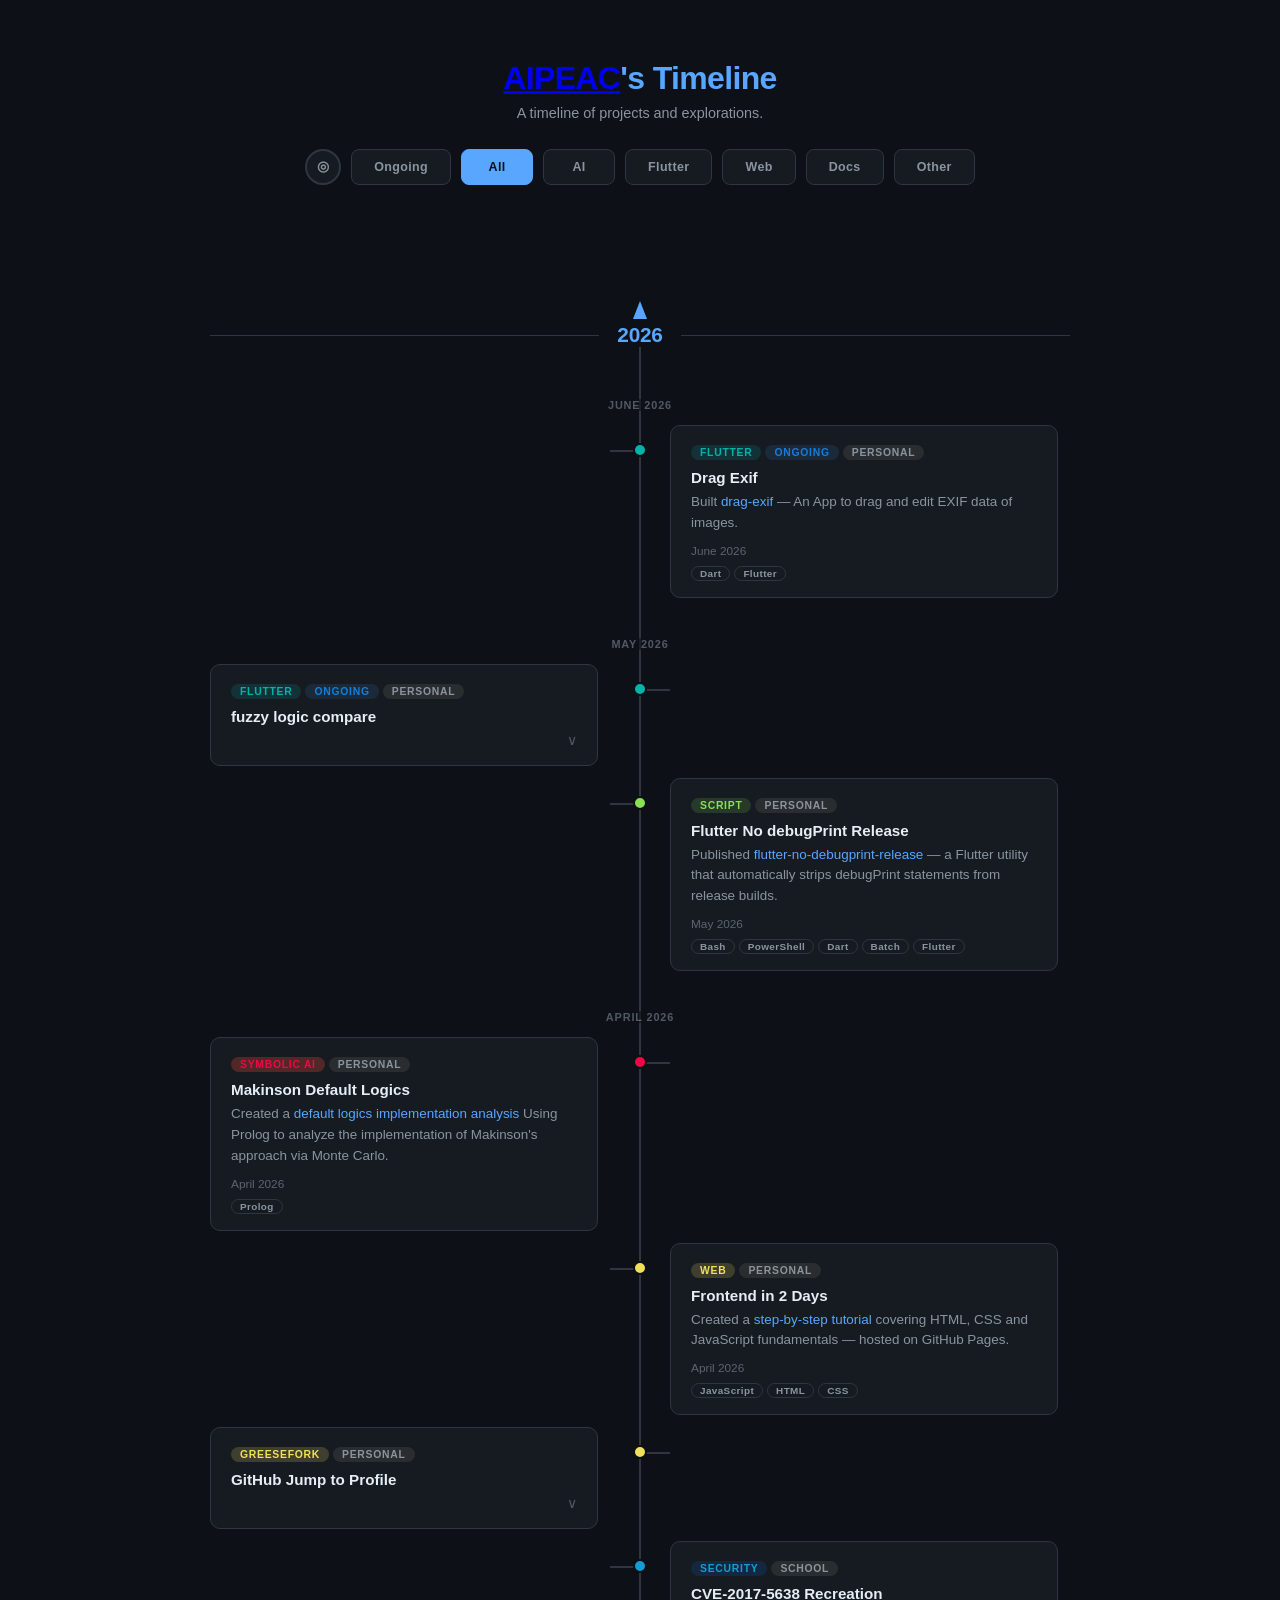
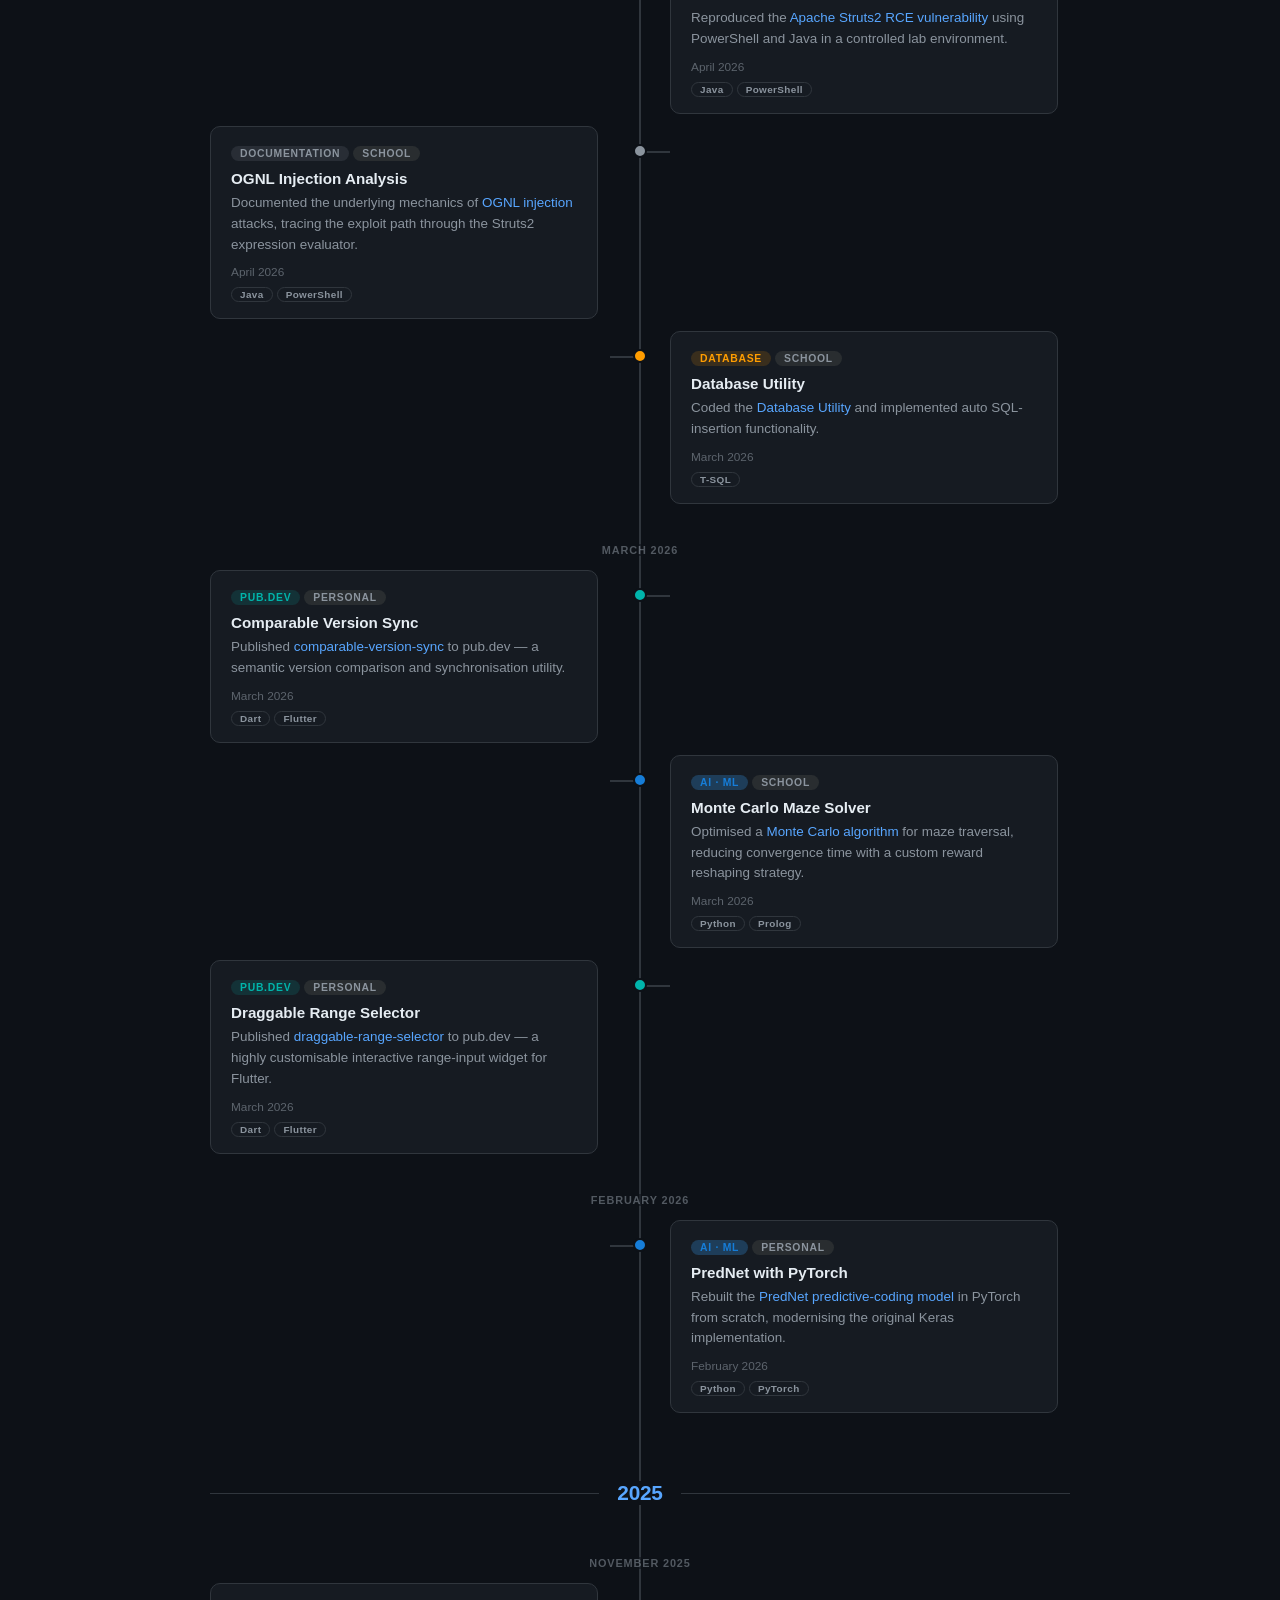
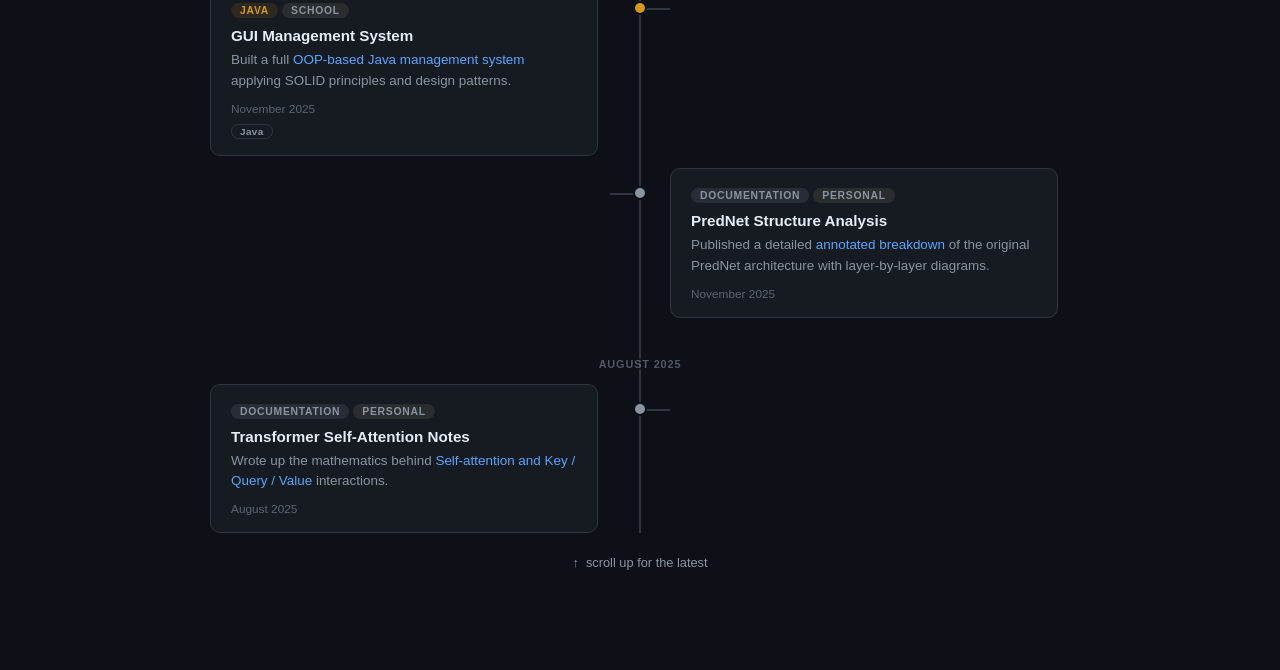
==== commit 9d06f456: "feat: Enhance timeline with new entries for May and June 2026; update tag styles and filter mappings" ====
--- a/index.html
+++ b/index.html
@@ -38,8 +38,49 @@
   <div class="timeline-year visible" data-year="2026">
     <div class="timeline-year-label">2026</div>
   </div>
+  <!-- ── June 2026 ── -->
+  <div class="timeline-month">
+    <div class="timeline-month-label">June 2026</div>
+  </div>
+
+  <div class="timeline-item" data-year="2026">
+    <div class="timeline-dot" style="--dot: var(--dart)"></div>
+    <div class="timeline-content">
+      <span class="tag tag-crossplatform">Flutter</span><span class="tag tag-ongoing">Ongoing</span><span class="tag tag-personal">Personal</span>
+      <h3>Drag Exif</h3>
+      <p>Built <a href="https://github.com/AIPEAC/drag-exif" target="_blank">drag-exif</a> — An App to drag and edit EXIF data of images.</p>
+      <div class="timeline-date">June 2026</div>
+      <div class="lang-tags">
+        <span class="lang-tag">Dart</span>
+        <span class="lang-tag">Flutter</span>
+      </div>
+    </div>
+  </div>
 
   <!-- ── May 2026 ── -->
+  <div class="timeline-month">
+    <div class="timeline-month-label">May 2026</div>
+  </div>
+
+  <div class="timeline-item misc" data-year="2026">
+    <div class="timeline-dot" style="--dot: var(--dart)"></div><div class="timeline-dot" style="--dot: var(--dart)"></div>
+    <div class="timeline-content folded">
+      <span class="tag tag-crossplatform">Flutter</span><span class="tag tag-ongoing">Ongoing</span><span class="tag tag-personal">Personal</span>
+      <h3>fuzzy logic compare</h3>
+      <div class="fold-body">
+        <p>Built <a href="https://github.com/AIPEACM/fuzzy-logic-compare" target="_blank">fuzzy-logic-compare</a> — a tool to compare, using fuzzy logic.</p>
+        <div class="timeline-date">May 2026</div>
+        <div class="lang-tags">
+          <span class="lang-tag">Dart</span>
+          <span class="lang-tag">Flutter</span>
+        </div>
+      </div>
+      <div class="fold-footer">
+        <button class="fold-toggle" aria-expanded="false" title="Expand">∨</button>
+      </div>
+    </div>
+  </div>
+
   <div class="timeline-item" data-year="2026">
     <div class="timeline-dot" style="--dot: var(--bash)"></div>
     <div class="timeline-content">
@@ -93,7 +134,7 @@
   <div class="timeline-item misc" data-year="2026">
     <div class="timeline-dot" style="--dot: var(--javascript)"></div>
     <div class="timeline-content folded">
-      <span class="tag tag-web">Web</span><span class="tag tag-personal">Personal</span>
+      <span class="tag tag-web">GreeseFork</span><span class="tag tag-personal">Personal</span>
       <h3>GitHub Jump to Profile</h3>
       <div class="fold-body">
         <p>Published <a href="https://github.com/AIPEACM/github-jump-to-profile" target="_blank">github-jump-to-profile</a> — a browser userscript that redirects the GitHub avatar click to your profile instead of the home feed.</p>
@@ -176,7 +217,7 @@
   <div class="timeline-item" data-year="2026">
     <div class="timeline-dot" style="--dot: var(--dart)"></div>
     <div class="timeline-content">
-      <span class="tag tag-mobile">Flutter · Dart</span><span class="tag tag-personal">Personal</span>
+      <span class="tag tag-crossplatform">pub.dev</span><span class="tag tag-personal">Personal</span>
       <h3>Comparable Version Sync</h3>
       <p>Published <a href="https://github.com/AIPEAC/comparable-version-sync" target="_blank">comparable-version-sync</a> to pub.dev — a semantic version comparison and synchronisation utility.</p>
       <div class="timeline-date">March 2026</div>
@@ -204,7 +245,7 @@
   <div class="timeline-item" data-year="2026">
     <div class="timeline-dot" style="--dot: var(--dart)"></div>
     <div class="timeline-content">
-      <span class="tag tag-mobile">Flutter · Dart</span><span class="tag tag-personal">Personal</span>
+      <span class="tag tag-crossplatform">pub.dev</span><span class="tag tag-personal">Personal</span>
       <h3>Draggable Range Selector</h3>
       <p>Published <a href="https://github.com/AIPEAC/draggable-range-selector" target="_blank">draggable-range-selector</a> to pub.dev — a highly customisable interactive range-input widget for Flutter.</p>
       <div class="timeline-date">March 2026</div>
--- a/style.css
+++ b/style.css
@@ -37,6 +37,8 @@
   --powershell: #0265c2;
   --sql:      #ff9d00;
   --tsql:     #ff9d00;
+
+  --kotlin:   #a371f7;
 }
 
 *, *::before, *::after { box-sizing: border-box; margin: 0; padding: 0; }
@@ -264,7 +266,10 @@
 .tag-current  { background: rgba(53,114,165,.18);  color: var(--python);  }
 .tag-ai       { background: rgba(44, 113, 171, 0.397); color: var(--python); }
 .tag-web      { background: rgba(241,224,90,.18); color: var(--javascript); }
-.tag-mobile   { background: rgba(0,180,171,.15);  color: var(--dart);   }
+
+.tag-mobile   { background: rgba(0,180,171,.15);  color: var(--kotlin);   }
+.tag-crossplatform { background: rgba(0,180,171,.15);  color: var(--dart);   }
+
 .tag-systems  { background: rgba(176,114,25,.15); color: var(--java); }
 .tag-symolicai{ background: rgba(85, 40, 40, 0.956);  color: var(--prolog); }
 .tag-scripts   { background: rgba(137,224,81,.15);  color: var(--bash);   }
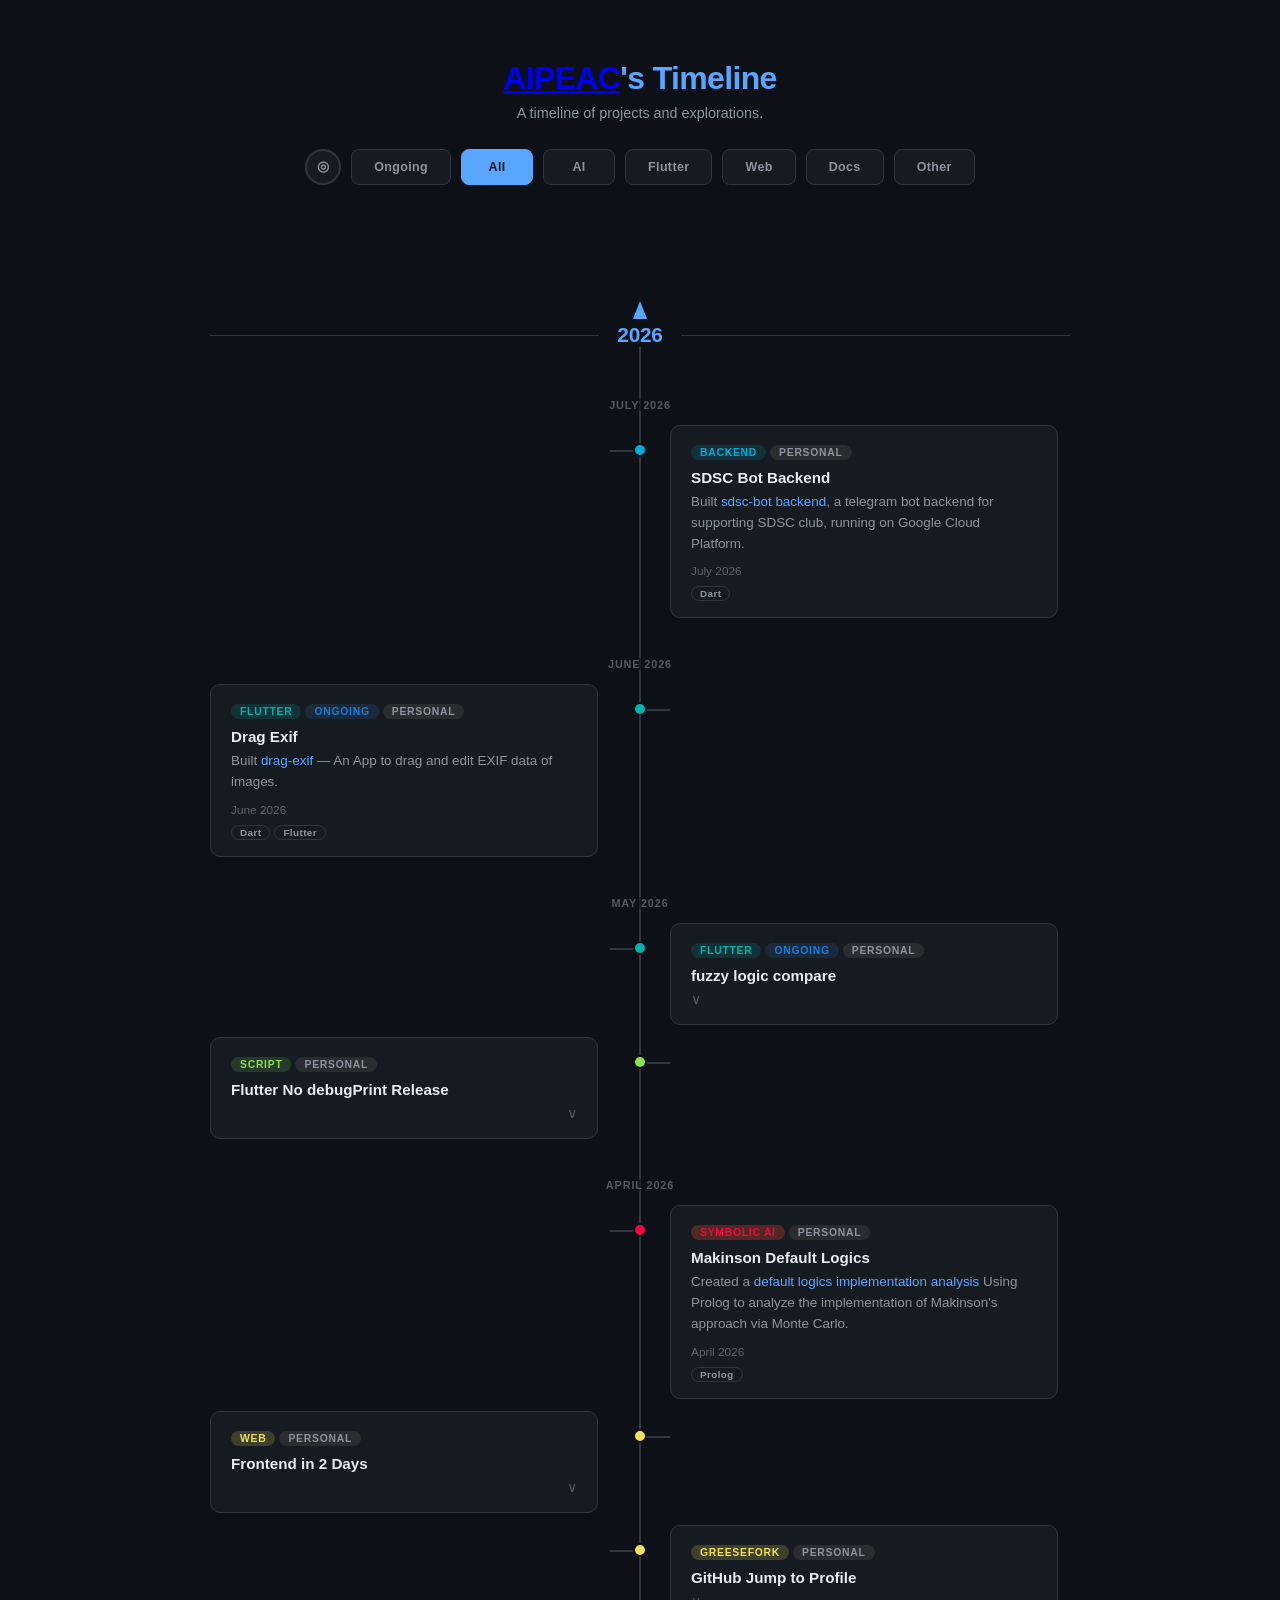
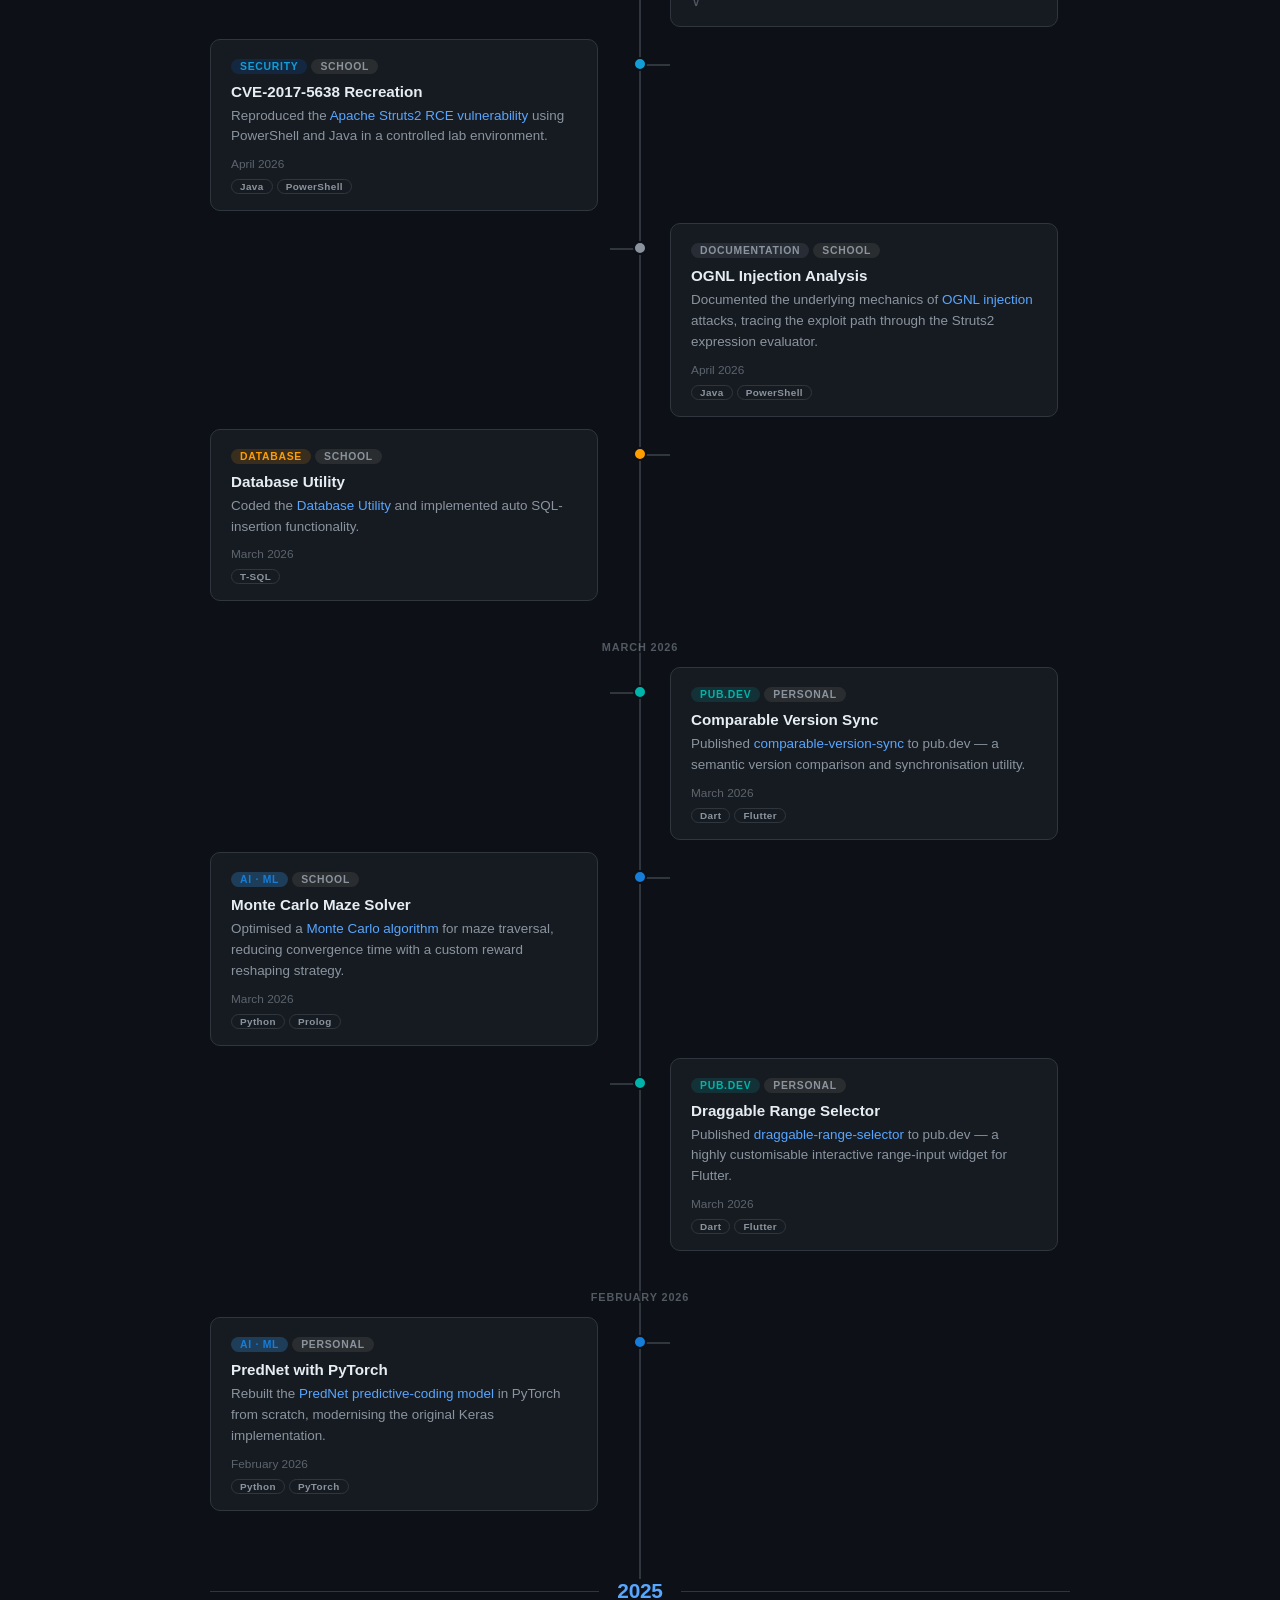
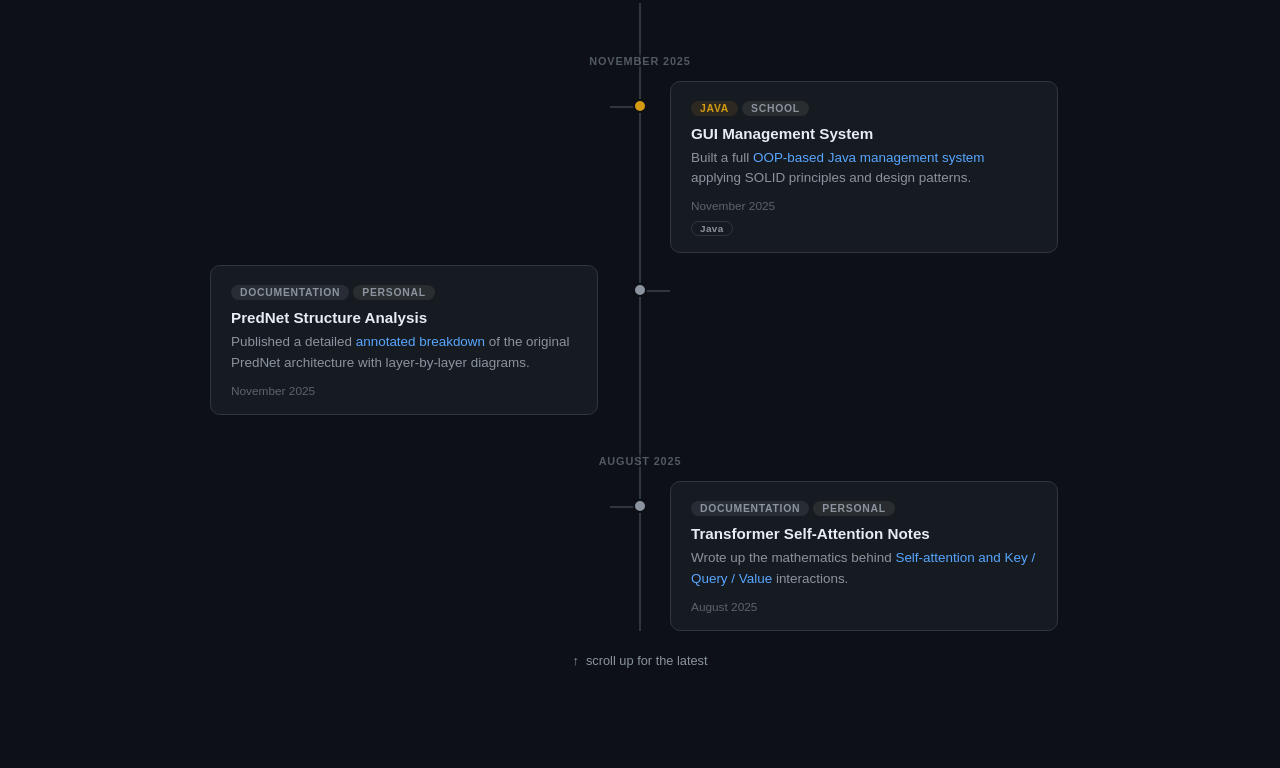
==== commit 3204a167: "feat: add new project sdsc bot" ====
--- a/index.html
+++ b/index.html
@@ -38,6 +38,24 @@
   <div class="timeline-year visible" data-year="2026">
     <div class="timeline-year-label">2026</div>
   </div>
+  <!-- ── July 2026 ── -->
+  <div class="timeline-month">
+    <div class="timeline-month-label">July 2026</div>
+  </div>
+
+  <div class="timeline-item" data-year="2026">
+    <div class="timeline-dot" style="--dot: var(--go)"></div>
+    <div class="timeline-content">
+      <span class="tag tag-backend">Backend</span><span class="tag tag-personal">Personal</span>
+      <h3>SDSC Bot Backend</h3>
+      <p>Built <a href="https://github.com/AIPEACMS/sdsc-bot" target="_blank">sdsc-bot backend</a>, a telegram bot backend for supporting SDSC club, running on Google Cloud Platform.</p>
+      <div class="timeline-date">July 2026</div>
+      <div class="lang-tags">
+        <span class="lang-tag">Dart</span>
+      </div>
+    </div>
+  </div>
+
   <!-- ── June 2026 ── -->
   <div class="timeline-month">
     <div class="timeline-month-label">June 2026</div>
@@ -83,17 +101,22 @@
 
   <div class="timeline-item" data-year="2026">
     <div class="timeline-dot" style="--dot: var(--bash)"></div>
-    <div class="timeline-content">
+    <div class="timeline-content folded">
       <span class="tag tag-scripts">Script</span><span class="tag tag-personal">Personal</span>
       <h3>Flutter No debugPrint Release</h3>
-      <p>Published <a href="https://github.com/AIPEAC/flutter-no-debugprint-release" target="_blank">flutter-no-debugprint-release</a> — a Flutter utility that automatically strips debugPrint statements from release builds.</p>
-      <div class="timeline-date">May 2026</div>
-      <div class="lang-tags">
-        <span class="lang-tag">Bash</span>
-        <span class="lang-tag">PowerShell</span>
-        <span class="lang-tag">Dart</span>
-        <span class="lang-tag">Batch</span>
-        <span class="lang-tag">Flutter</span>
+      <div class="fold-body">
+        <p>Published <a href="https://github.com/AIPEAC/flutter-no-debugprint-release" target="_blank">flutter-no-debugprint-release</a> — a Flutter utility that automatically strips debugPrint statements from release builds.</p>
+        <div class="timeline-date">May 2026</div>
+        <div class="lang-tags">
+          <span class="lang-tag">Bash</span>
+          <span class="lang-tag">PowerShell</span>
+          <span class="lang-tag">Dart</span>
+          <span class="lang-tag">Batch</span>
+          <span class="lang-tag">Flutter</span>
+        </div>
+      </div>
+      <div class="fold-footer">
+        <button class="fold-toggle" aria-expanded="false" title="Expand">∨</button>
       </div>
     </div>
   </div>
@@ -118,15 +141,20 @@
   
   <div class="timeline-item" data-year="2026">
     <div class="timeline-dot" style="--dot: var(--javascript)"></div>
-    <div class="timeline-content">
+    <div class="timeline-content folded">
       <span class="tag tag-web">Web</span><span class="tag tag-personal">Personal</span>
       <h3>Frontend in 2 Days</h3>
-      <p>Created a <a href="https://aipeac.github.io/Frontend-in-2-days/" target="_blank">step-by-step tutorial</a> covering HTML, CSS and JavaScript fundamentals — hosted on GitHub Pages.</p>
-      <div class="timeline-date">April 2026</div>
-      <div class="lang-tags">
-        <span class="lang-tag">JavaScript</span>
-        <span class="lang-tag">HTML</span>
-        <span class="lang-tag">CSS</span>
+      <div class="fold-body">
+        <p>Created a <a href="https://aipeac.github.io/Frontend-in-2-days/" target="_blank">step-by-step tutorial</a> covering HTML, CSS and JavaScript fundamentals — hosted on GitHub Pages.</p>
+        <div class="timeline-date">April 2026</div>
+        <div class="lang-tags">
+          <span class="lang-tag">JavaScript</span>
+          <span class="lang-tag">HTML</span>
+          <span class="lang-tag">CSS</span>
+        </div>
+      </div>
+      <div class="fold-footer">
+        <button class="fold-toggle" aria-expanded="false" title="Expand">∨</button>
       </div>
     </div>
   </div>
--- a/style.css
+++ b/style.css
@@ -31,6 +31,7 @@
   --html:     #e34c26;
   --css:      #663399;
   --java:     #d49a12;
+  --go:       #00ADD8;
 
   --cpp:      #f34b7d;
   --bash:     #89e051;
@@ -269,6 +270,7 @@
 
 .tag-mobile   { background: rgba(0,180,171,.15);  color: var(--kotlin);   }
 .tag-crossplatform { background: rgba(0,180,171,.15);  color: var(--dart);   }
+.tag-backend   { background: rgba(0,173,216,.15);  color: var(--go);  }
 
 .tag-systems  { background: rgba(176,114,25,.15); color: var(--java); }
 .tag-symolicai{ background: rgba(85, 40, 40, 0.956);  color: var(--prolog); }
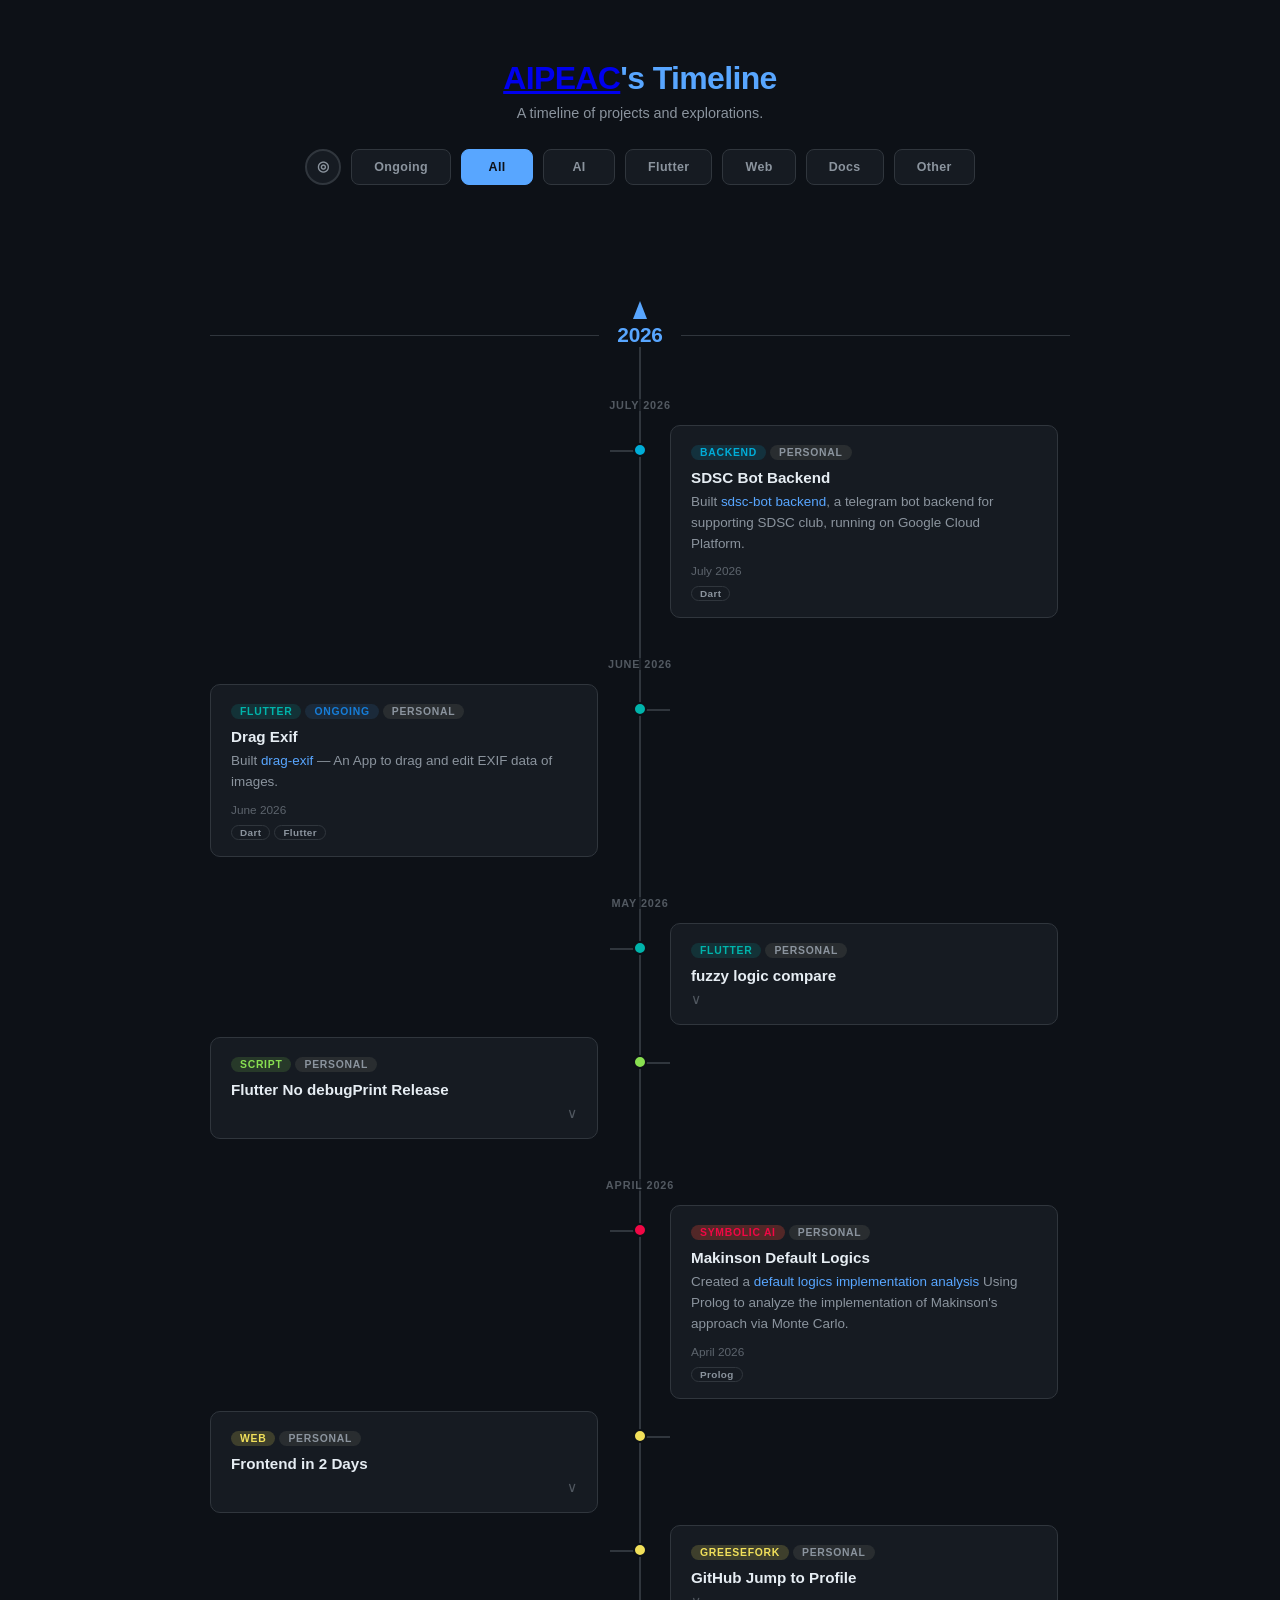
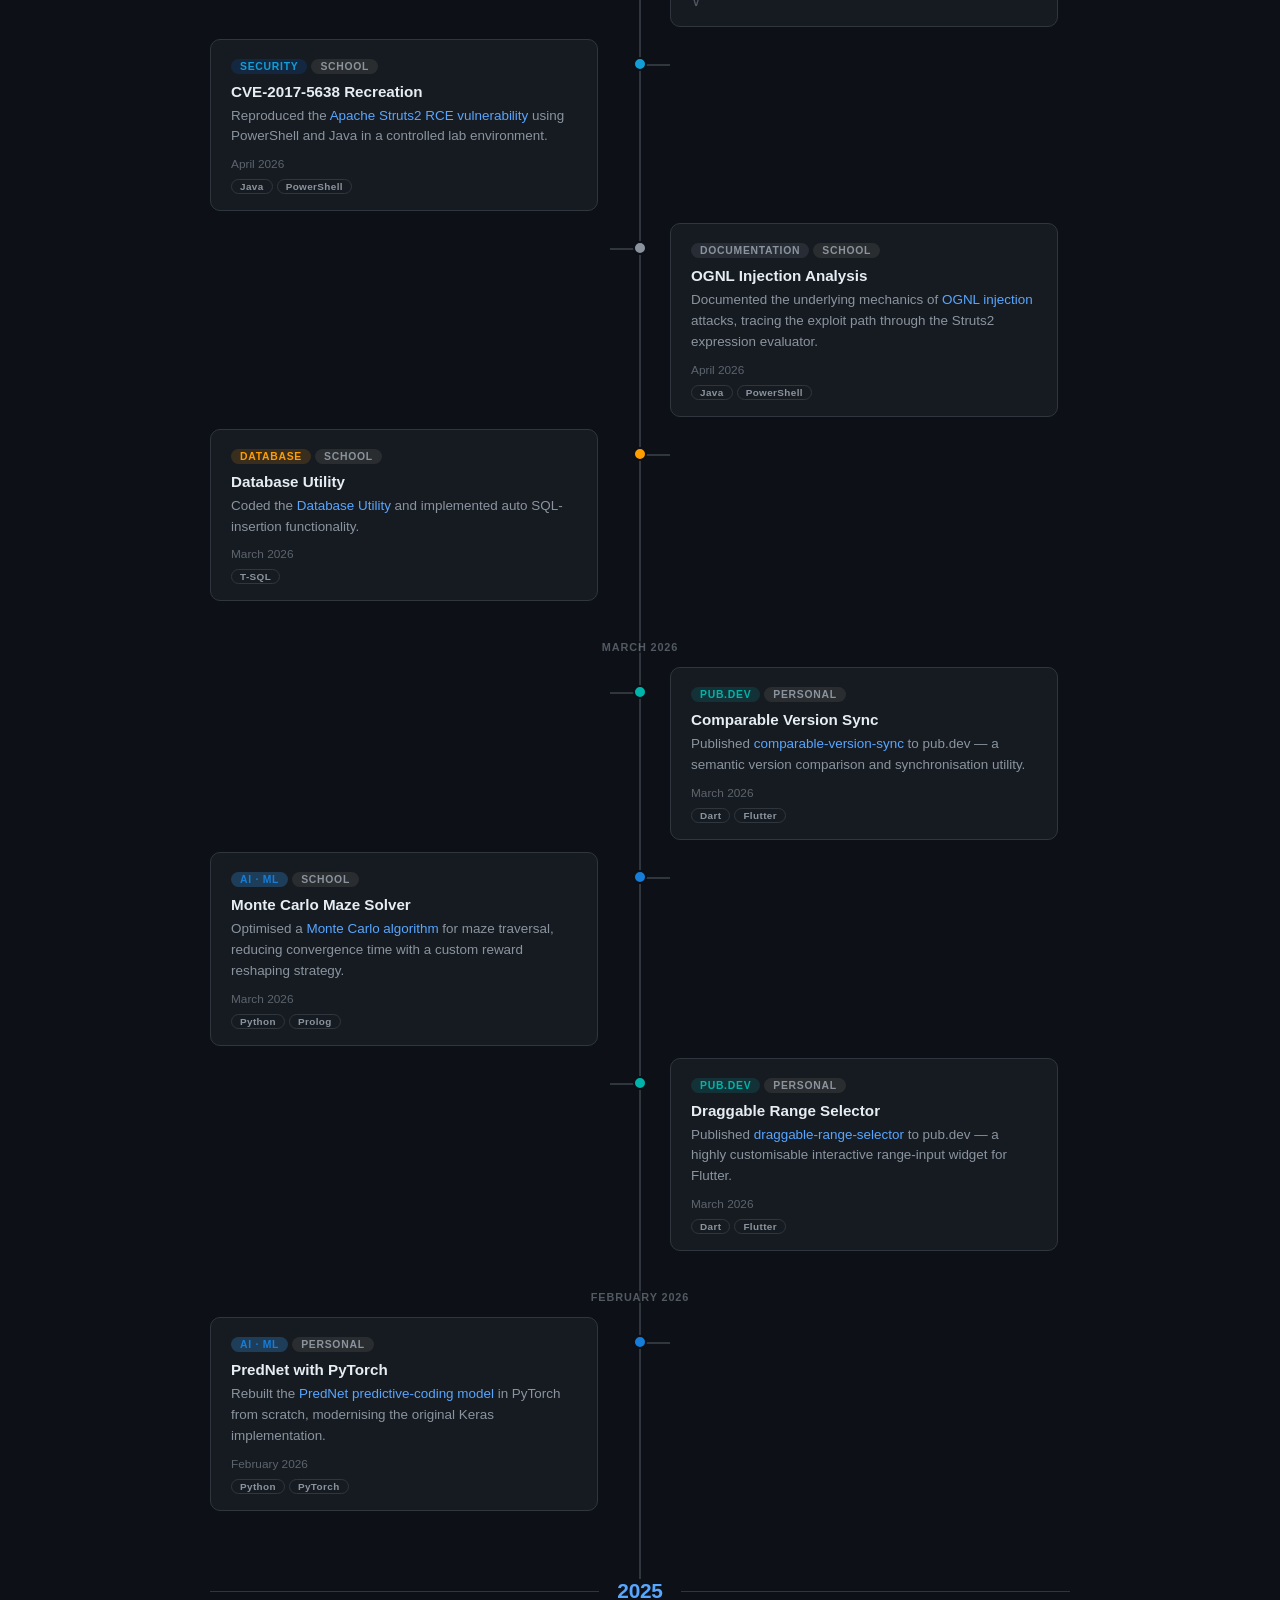
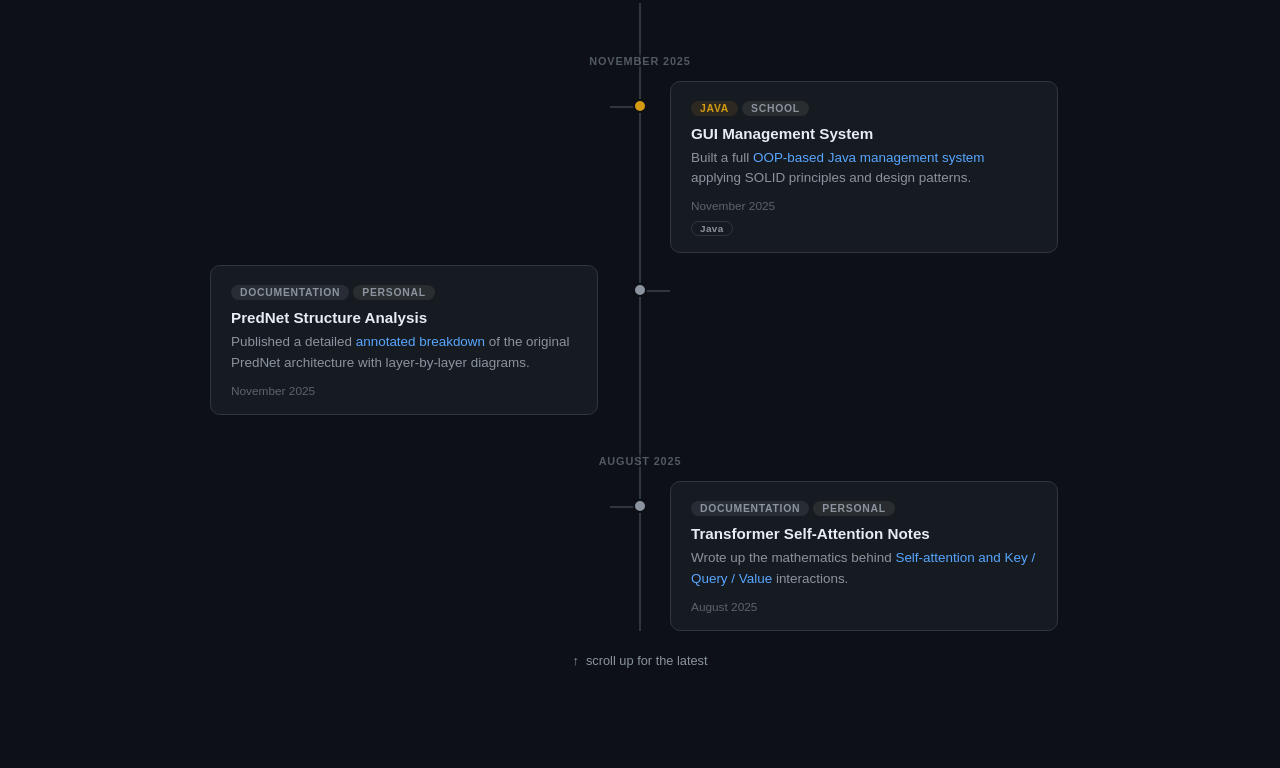
==== commit 06b17730: "chore: update timeline for 2026 projects Removed hiatus project details and adjusted tags." ====
--- a/index.html
+++ b/index.html
@@ -83,7 +83,7 @@
   <div class="timeline-item misc" data-year="2026">
     <div class="timeline-dot" style="--dot: var(--dart)"></div><div class="timeline-dot" style="--dot: var(--dart)"></div>
     <div class="timeline-content folded">
-      <span class="tag tag-crossplatform">Flutter</span><span class="tag tag-ongoing">Ongoing</span><span class="tag tag-personal">Personal</span>
+      <span class="tag tag-crossplatform">Flutter</span><span class="tag tag-personal">Personal</span>
       <h3>fuzzy logic compare</h3>
       <div class="fold-body">
         <p>Built <a href="https://github.com/AIPEACM/fuzzy-logic-compare" target="_blank">fuzzy-logic-compare</a> — a tool to compare, using fuzzy logic.</p>
@@ -205,23 +205,6 @@
       </div>
     </div>
   </div>
-  
-  <!-- this one is currently in hiatus
-  <div class="timeline-item" data-year="2026">
-    <div class="timeline-dot" style="--dot: var(--python)"></div>
-    <div class="timeline-content">
-      <span class="tag tag-current">Current</span>
-      <h3>PredNet × Transformer Integration</h3>
-      <p>Restructuring the PredNet predictive-coding model with a Transformer backbone for improved temporal representation.</p>
-      <div class="timeline-date">April 2026</div>
-      <div class="lang-tags">
-        <span class="lang-tag">Python</span>
-        <span class="lang-tag">PyTorch</span>
-        <span class="lang-tag">Docker</span>
-      </div>
-    </div>
-  </div>
-  -->
 
   <!-- ── March 2026 ── -->
 
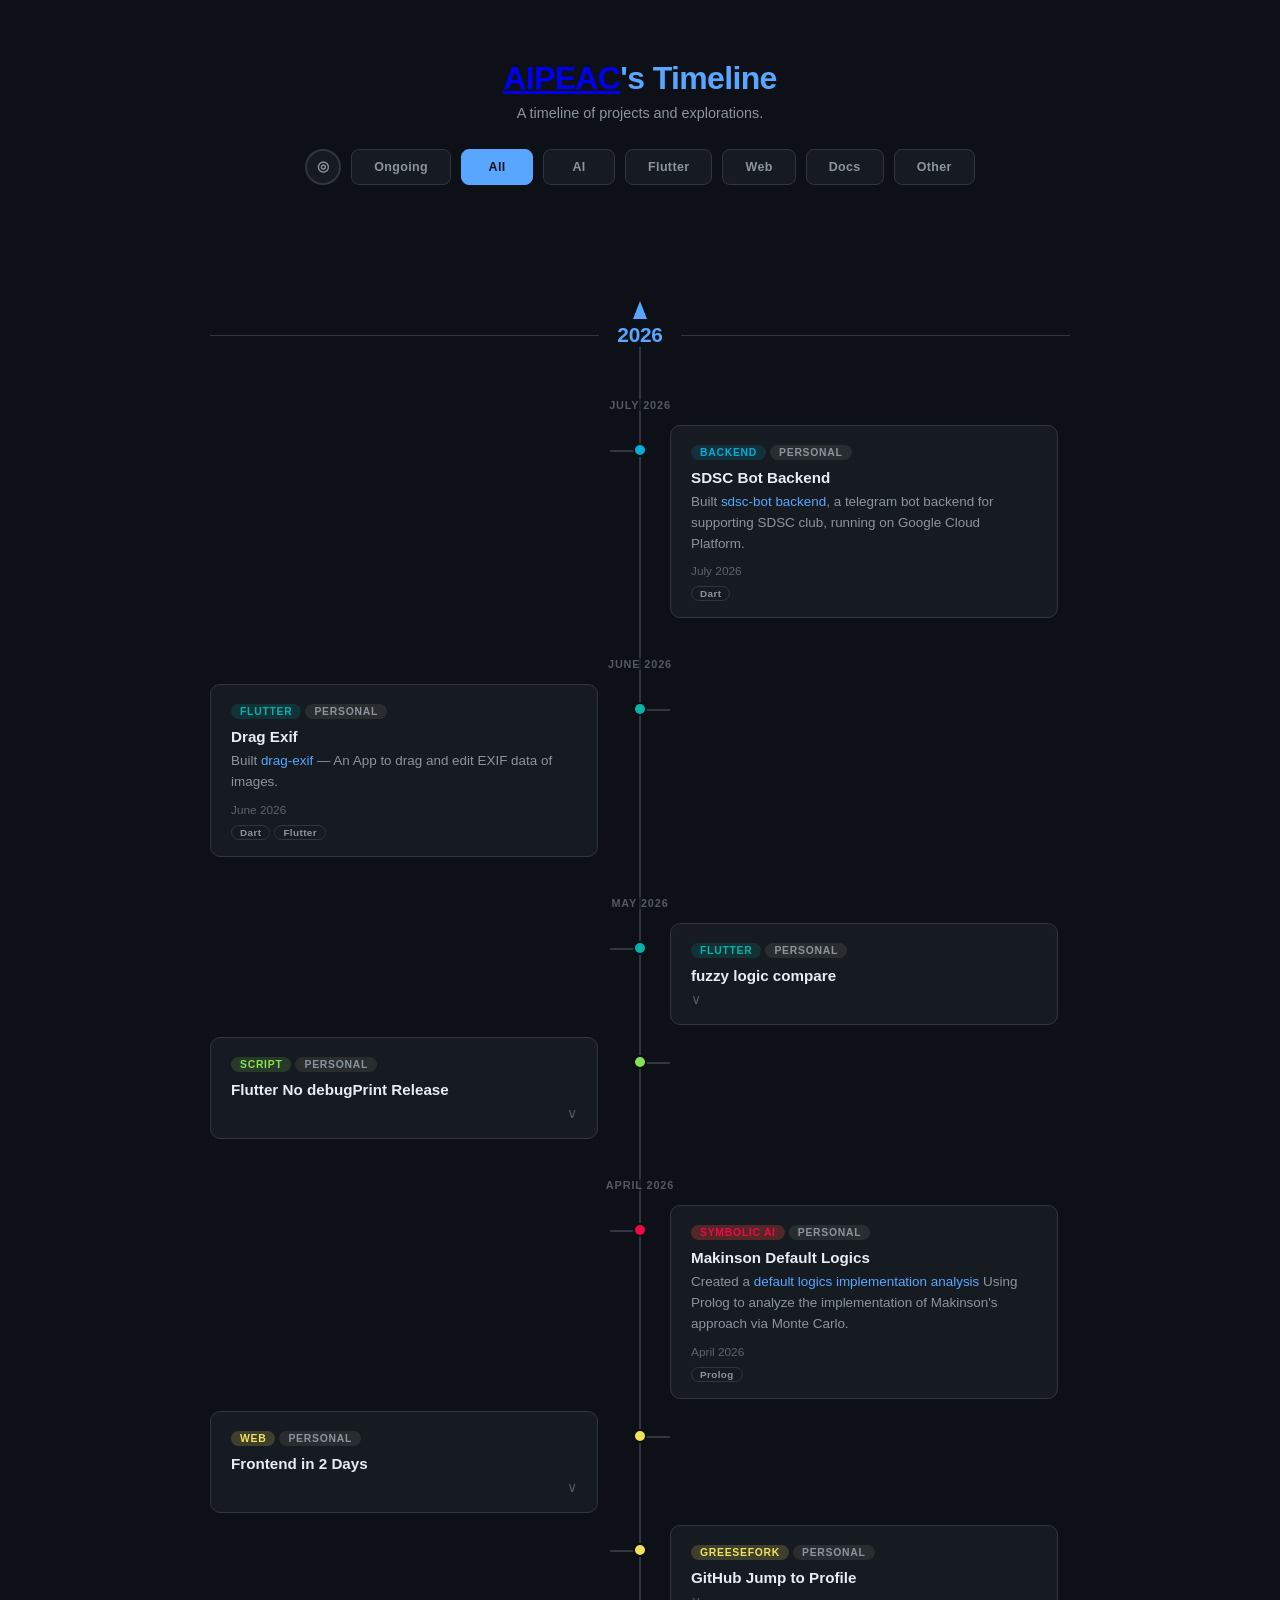
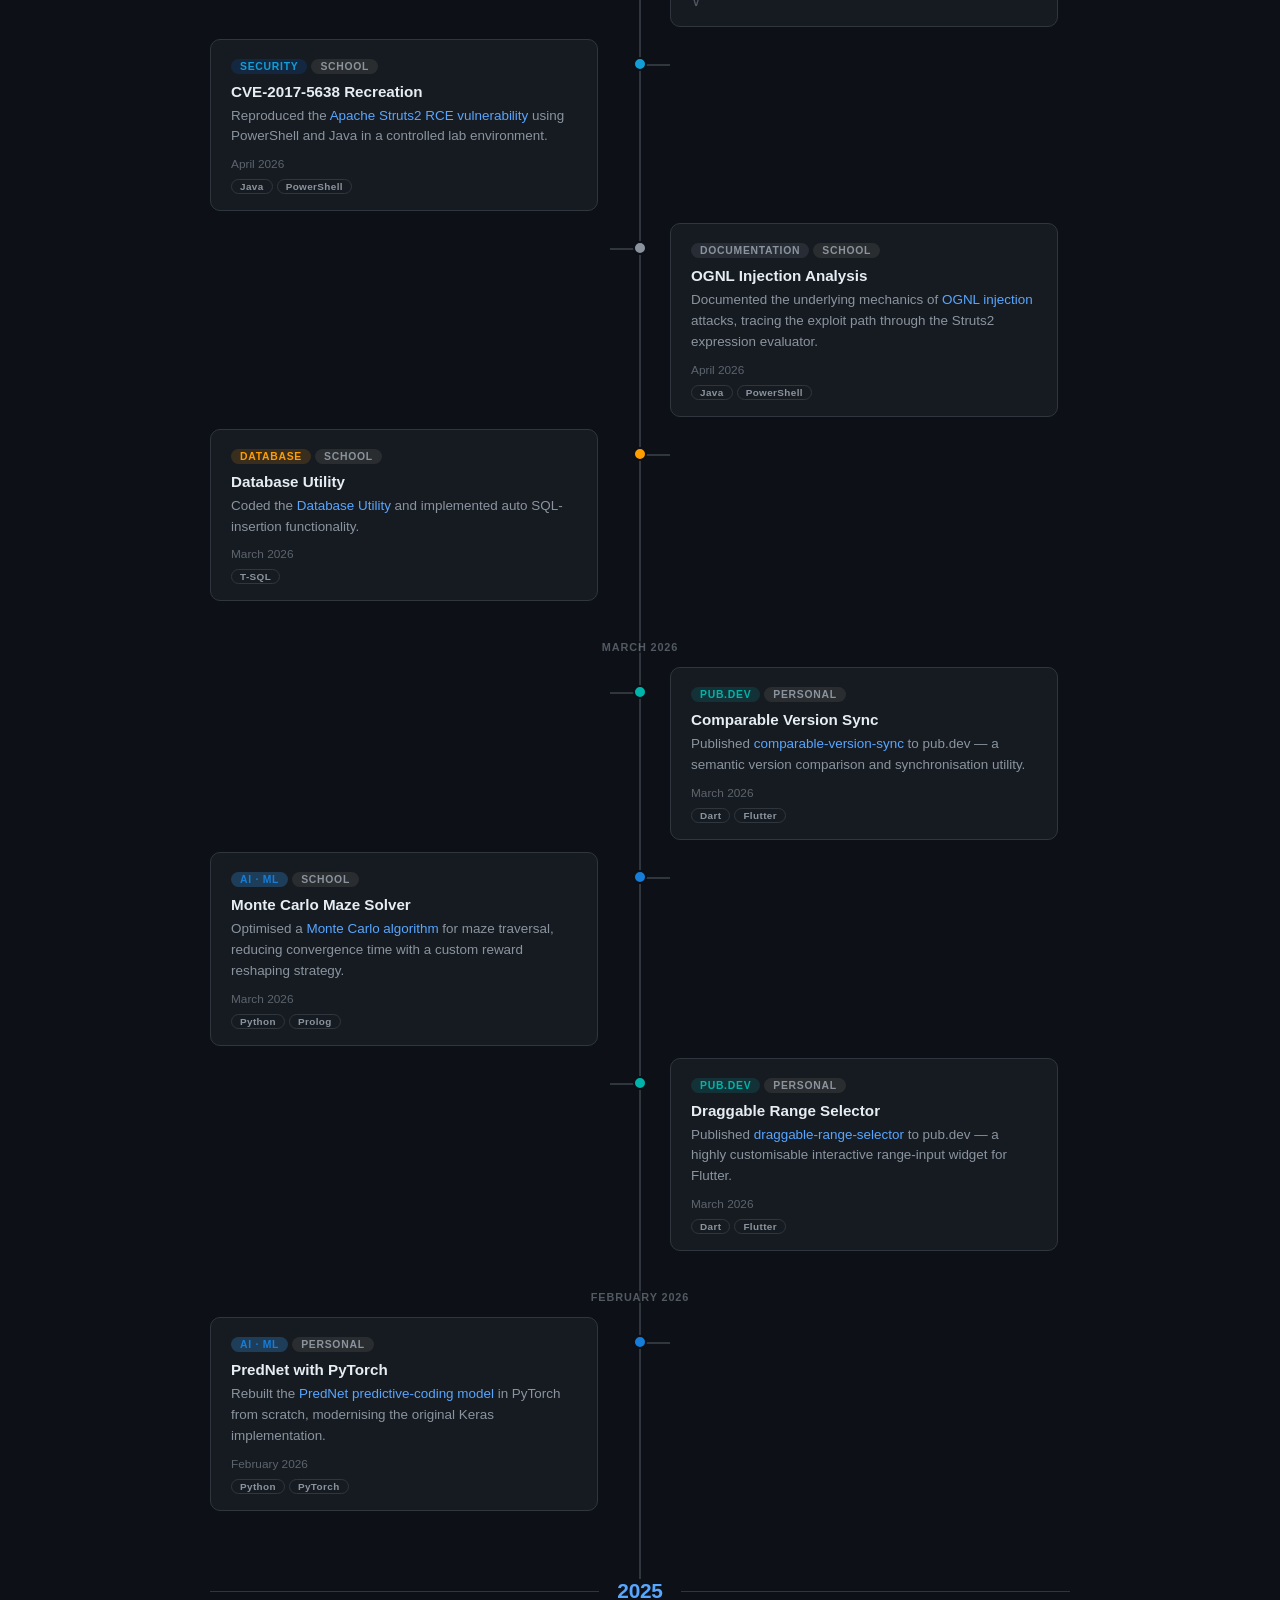
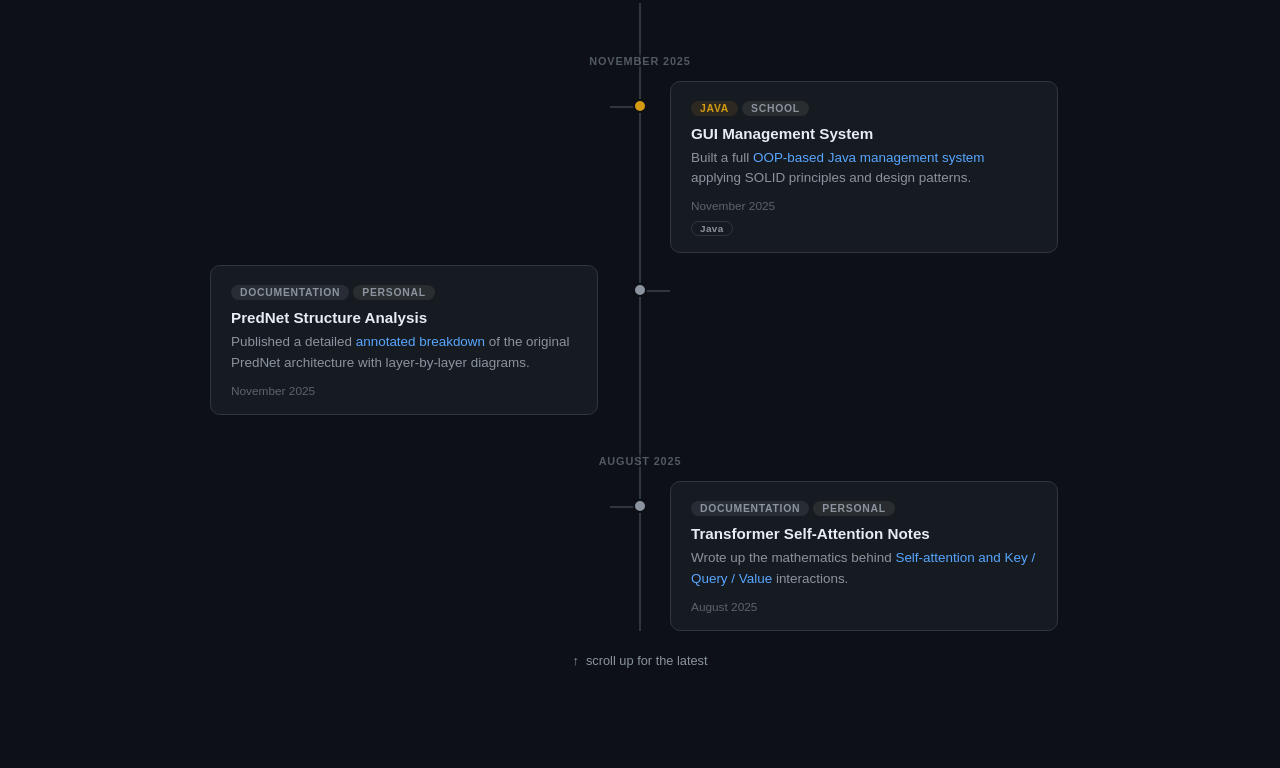
==== commit da127608: "Update index.html" ====
--- a/index.html
+++ b/index.html
@@ -64,7 +64,7 @@
   <div class="timeline-item" data-year="2026">
     <div class="timeline-dot" style="--dot: var(--dart)"></div>
     <div class="timeline-content">
-      <span class="tag tag-crossplatform">Flutter</span><span class="tag tag-ongoing">Ongoing</span><span class="tag tag-personal">Personal</span>
+      <span class="tag tag-crossplatform">Flutter</span><span class="tag tag-personal">Personal</span>
       <h3>Drag Exif</h3>
       <p>Built <a href="https://github.com/AIPEAC/drag-exif" target="_blank">drag-exif</a> — An App to drag and edit EXIF data of images.</p>
       <div class="timeline-date">June 2026</div>
